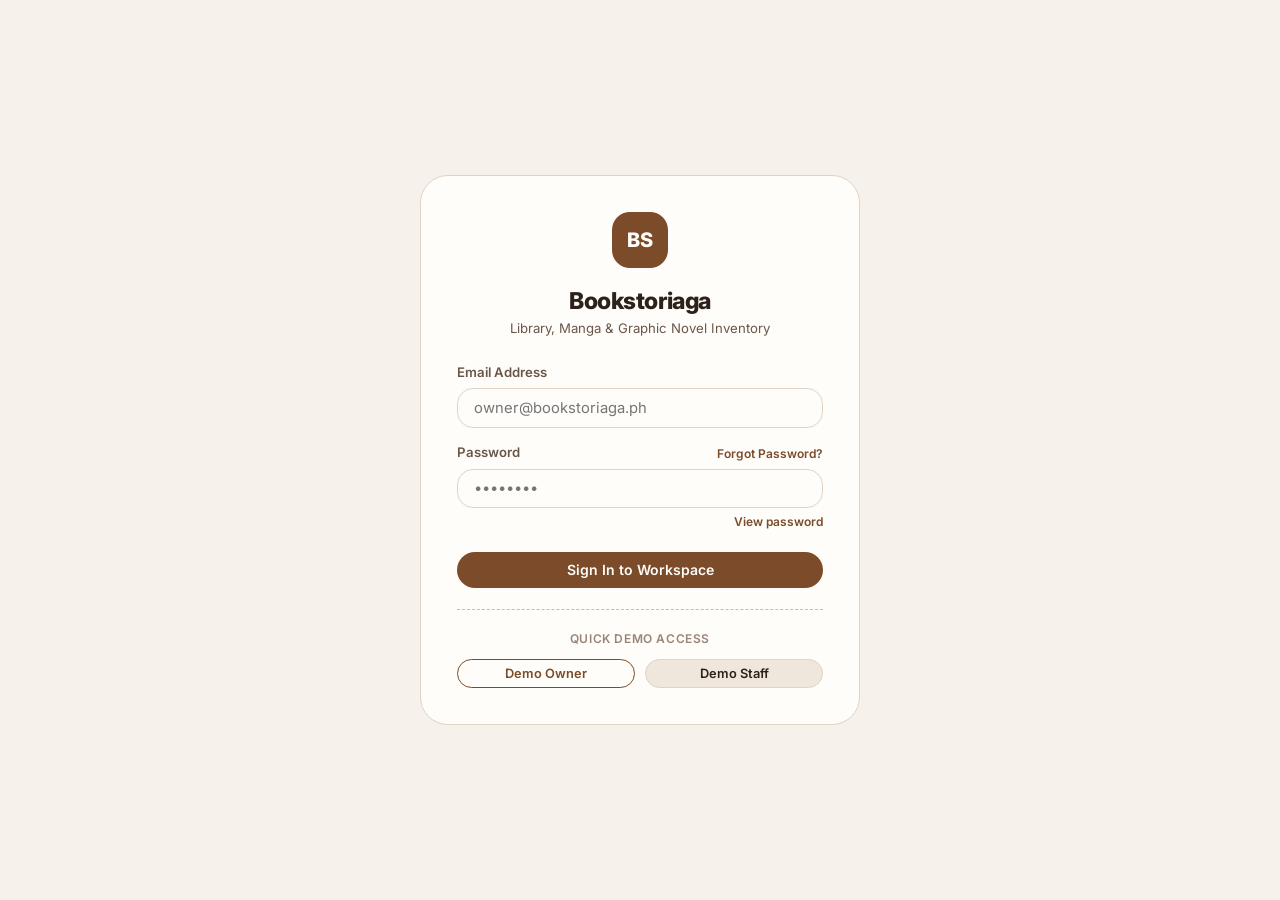
==== index.html @ f879c20a "Add files via upload +Password textbox bullets gets hidden when textbox is focused. +Added a show p" ====
<!DOCTYPE html>
<html lang="en">
<head>
  <meta charset="UTF-8" />
  <meta name="viewport" content="width=device-width, initial-scale=1.0" />
  <title>Bookstoriaga — Inventory & POS System</title>
  <link rel="preconnect" href="https://fonts.googleapis.com" />
  <link rel="preconnect" href="https://fonts.gstatic.com" crossorigin />
  <link href="https://fonts.googleapis.com/css2?family=Inter:wght@400;500;600;700;800&display=swap" rel="stylesheet" />
    <link rel="stylesheet" href="styles.css" />

</head>
<body>

  <!-- ========================================================================
       VIEW 1: AUTHENTICATION (LOGIN, FORGOT PASSWORD, RESET PASSWORD)
       ======================================================================== -->
  <div id="authView" class="auth-wrapper">
    <div class="card auth-card">
      <div class="brand-logo-box">BS</div>
      <div style="text-align: center; margin-bottom: 1.5rem;">
        <h1 style="font-size: 1.45rem; font-weight: 800; letter-spacing: -0.02em;">Bookstoriaga</h1>
        <p class="text-sm text-secondary" id="authSubtitle">Library, Manga & Graphic Novel Inventory</p>
      </div>

      <!-- Login Form -->
      <form id="loginForm">
        <div class="input-group">
          <label for="loginEmail">Email Address</label>
          <input type="email" id="loginEmail" class="form-control" placeholder="owner@bookstoriaga.ph" required />
        </div>
        <div class="input-group">
          <div class="flex justify-between items-center">
            <label for="loginPassword">Password</label>
            <button type="button" id="goToForgotBtn" class="text-xs font-semibold" style="color: var(--accent-primary);">Forgot Password?</button>
          </div>
          <input type="password" id="loginPassword" class="form-control" placeholder="••••••••" required />
          <button type="button" id="toggleLoginPasswordBtn" class="text-xs font-semibold" aria-pressed="false" style="align-self: flex-end; color: var(--accent-primary);">View password</button>
        </div>
        <button type="submit" class="btn btn-primary w-full" style="margin-top: 0.5rem;">Sign In to Workspace</button>

        <div class="demo-login-box">
          <p class="text-xs text-muted font-semibold" style="text-align: center; margin-bottom: 0.65rem; text-transform: uppercase; letter-spacing: 0.05em;">Quick Demo Access</p>
          <div class="flex gap-2">
            <button type="button" id="demoOwnerBtn" class="btn btn-outline btn-sm w-full">Demo Owner</button>
            <button type="button" id="demoStaffBtn" class="btn btn-secondary btn-sm w-full">Demo Staff</button>
          </div>
        </div>
      </form>

      <!-- Forgot Password Form -->
      <form id="forgotForm" class="hidden">
        <div class="input-group">
          <label for="forgotEmail">Registered Account Email</label>
          <input type="email" id="forgotEmail" class="form-control" placeholder="Enter your email address" required />
        </div>
        <p class="text-xs text-secondary" style="margin-bottom: 1rem;">
          We'll verify your email and take you directly to the password reset step for this prototype.
        </p>
        <button type="submit" class="btn btn-primary w-full">Send Recovery Link</button>
        <button type="button" class="btn btn-secondary w-full backToLoginBtn" style="margin-top: 0.6rem;">Back to Sign In</button>
      </form>

      <!-- Reset Password Form -->
      <form id="resetForm" class="hidden">
        <div class="pill pill-accent" style="margin-bottom: 1rem; width: 100%; justify-content: center;">
          Resetting password for: <span id="resetTargetEmail" class="font-bold"></span>
        </div>
        <div class="input-group">
          <label for="newResetPass">New Password</label>
          <input type="password" id="newResetPass" class="form-control" placeholder="Minimum 6 characters" minlength="6" required />
        </div>
        <div class="input-group">
          <label for="confirmResetPass">Confirm New Password</label>
          <input type="password" id="confirmResetPass" class="form-control" placeholder="Re-enter new password" minlength="6" required />
        </div>
        <button type="submit" class="btn btn-primary w-full">Update Password & Sign In</button>
        <button type="button" class="btn btn-secondary w-full backToLoginBtn" style="margin-top: 0.6rem;">Cancel</button>
      </form>
    </div>
  </div>

  <!-- ========================================================================
       VIEW 2: MAIN APPLICATION SHELL
       ======================================================================== -->
  <div id="appShell" class="hidden">
    <!-- Top Header -->
    <header class="app-header">
      <div class="header-brand">
        <div class="header-brand-icon">BS</div>
        <div>
          <div class="font-bold" style="font-size: 1.02rem; line-height: 1.2;">Bookstoriaga</div>
          <div class="text-xs text-muted" id="headerUserGreeting">Welcome back</div>
        </div>
      </div>
      <button
        type="button"
        class="btn btn-secondary btn-icon mobile-nav-toggle"
        id="mobileNavToggle"
        aria-label="Open navigation"
        aria-controls="leftSidebar"
        aria-expanded="false"
        onclick="document.getElementById('appShell').classList.toggle('mobile-nav-open'); this.setAttribute('aria-expanded', document.getElementById('appShell').classList.contains('mobile-nav-open'));"
      >☰</button>

      <!-- Right Controls: Role Pill + Notification Bell (Kept where they are) -->
      <div class="flex items-center gap-2">
        <span class="pill pill-accent" id="headerRoleBadge">Owner</span>

        <!-- Notification Bell Icon (Not a tab) -->
        <div class="notif-wrapper">
          <button id="notifBellBtn" class="btn btn-secondary btn-icon" title="Low Stock Notifications" aria-label="Low Stock Notifications">
            <img class="header-action-icon" src="assets/icons/Notifications.png" alt="" />
            <span id="notifBadge" class="notif-badge hidden">0</span>
          </button>

          <div id="notifDropdown" class="notif-dropdown hidden">
            <div class="flex justify-between items-center" style="padding: 0.85rem 1.1rem; border-bottom: 1px solid var(--border-color); background: var(--bg-surface-alt);">
              <span class="font-bold text-sm">Low-Stock Alerts</span>
              <span class="pill pill-warning text-xs" id="notifCountLabel">0 alerts</span>
            </div>
            <div id="notifList" style="max-height: 320px; overflow-y: auto;"></div>
          </div>
        </div>
      </div>
    </header>

    <!-- Body Layout with Collapsible Left Sidebar -->
    <div class="app-body-layout">
      <aside
        class="left-sidebar"
        id="leftSidebar"
        onclick="document.getElementById('appShell').classList.remove('mobile-nav-open'); document.getElementById('mobileNavToggle').setAttribute('aria-expanded', 'false');"
      >
        <nav class="flex flex-col gap-1" id="mainNavTabs">
          <button class="nav-tab active" data-tab="dashboard" title="Dashboard">
            <span class="nav-short-badge"><img class="sidebar-icon" src="assets/icons/Dashboard.png" alt="" /></span>
            <span class="nav-label">Dashboard</span>
          </button>
          <button class="nav-tab" data-tab="inventory" title="Inventory Management">
            <span class="nav-short-badge"><img class="sidebar-icon" src="assets/icons/Inventory%20Management.png" alt="" /></span>
            <span class="nav-label">Inventory Management</span>
          </button>
          <button class="nav-tab" data-tab="suppliers" title="Supplier Management">
            <span class="nav-short-badge"><img class="sidebar-icon" src="assets/icons/Supplier%20Management.png" alt="" /></span>
            <span class="nav-label">Supplier Management</span>
          </button>
          <button class="nav-tab owner-only" data-tab="users" title="User Management">
            <span class="nav-short-badge"><img class="sidebar-icon" src="assets/icons/User%20Management.png" alt="" /></span>
            <span class="nav-label">User Management</span>
          </button>
          <button class="nav-tab owner-only" data-tab="logs" title="Audit Logs">
            <span class="nav-short-badge"><img class="sidebar-icon" src="assets/icons/Audit%20Log.png" alt="" /></span>
            <span class="nav-label">Audit Logs</span>
          </button>
          <button class="nav-tab" data-tab="settings" title="Settings">
            <span class="nav-short-badge"><img class="sidebar-icon" src="assets/icons/Settings.png" alt="" /></span>
            <span class="nav-label">Settings</span>
          </button>
        </nav>

        <!-- Bottom Sidebar Controls: Book Mode, Dark Mode, Collapse Menu, Log Out -->
        <div class="sidebar-footer">
          <button type="button" class="nav-tab" id="sidebarBookModeBtn" title="Toggle Book Cover Mode">
            <span class="nav-short-badge"><img class="sidebar-icon" src="assets/icons/Book%20Mode.png" alt="" /></span>
            <span class="nav-label">Book Mode</span>
            <span class="toggle-switch" id="sidebarBookModeSwitch"></span>
          </button>
          <button type="button" class="nav-tab" id="sidebarThemeToggleBtn" title="Toggle Dark Mode">
            <span class="nav-short-badge"><img class="sidebar-icon" id="sidebarThemeIcon" src="assets/icons/Light%20Mode.png" alt="" /></span>
            <span class="nav-label">Dark Mode</span>
            <span class="toggle-switch" id="sidebarThemeSwitch"></span>
          </button>
          <button type="button" class="nav-tab" id="sidebarToggleBtn" title="Collapse Navigation">
            <span class="nav-short-badge"><img class="sidebar-icon" id="sidebarToggleIcon" src="assets/icons/Collapse.png" alt="" /></span>
            <span class="nav-label">Collapse Menu</span>
          </button>
          <button type="button" class="nav-tab" id="sidebarLogoutBtn" title="Log Out" style="color: var(--status-danger);">
            <span class="nav-short-badge" style="background: var(--status-danger-bg); color: var(--status-danger);"><img class="sidebar-icon" src="assets/icons/Log%20Out.png" alt="" /></span>
            <span class="nav-label">Log Out</span>
          </button>
        </div>
      </aside>
      <button
        type="button"
        class="mobile-nav-backdrop"
        id="mobileNavBackdrop"
        aria-label="Close navigation"
        onclick="document.getElementById('appShell').classList.remove('mobile-nav-open'); document.getElementById('mobileNavToggle').setAttribute('aria-expanded', 'false');"
      ></button>

      <!-- Main Workspace -->
      <main class="main-content">

        <!-- ====================================================================
             MODULE 3: DASHBOARD
             ==================================================================== -->
        <section id="tab-dashboard" class="tab-section">
          <div class="flex justify-between items-center" style="margin-bottom: 1.25rem; flex-wrap: wrap; gap: 0.75rem;">
            <div>
              <h2 style="font-size: 1.35rem; font-weight: 800;">Shop Overview</h2>
              <p class="text-sm text-secondary">Real-time manga, graphic novel, and bookshop performance</p>
            </div>
            <button class="btn btn-primary btn-sm" onclick="switchTab('inventory')">+ New Sale / Restock</button>
          </div>

          <!-- KPI Cards -->
          <div class="kpi-grid">
            <div class="card kpi-card owner-only">
              <span class="text-xs font-bold text-muted" style="text-transform: uppercase;">Gross Revenue</span>
              <span class="kpi-value" id="kpiSales">₱0.00</span>
              <span class="text-xs text-secondary">Total completed customer sales</span>
            </div>
            <div class="card kpi-card owner-only">
              <span class="text-xs font-bold text-muted" style="text-transform: uppercase;">Net Profit</span>
              <span class="kpi-value" style="color: var(--status-success);" id="kpiProfit">₱0.00</span>
              <span class="text-xs text-secondary">Revenue minus supplier cost</span>
            </div>
            <div class="card kpi-card">
              <span class="text-xs font-bold text-muted" style="text-transform: uppercase;">Total Units in Stock</span>
              <span class="kpi-value" id="kpiTotalUnits">0</span>
              <span class="text-xs text-secondary" id="kpiCatalogCount">Across 0 book titles</span>
            </div>
            <div class="card kpi-card">
              <span class="text-xs font-bold text-muted" style="text-transform: uppercase;">Low Stock Watchlist</span>
              <span class="kpi-value" style="color: var(--status-warning);" id="kpiLowStockCount">0</span>
              <span class="text-xs text-secondary">Items at or below reorder threshold</span>
            </div>
          </div>

          <div class="dashboard-grid">
            <!-- Pure HTML/CSS Stock Bar Chart -->
            <div class="card">
              <div class="flex justify-between items-center" style="margin-bottom: 0.5rem;">
                <div>
                  <h3 class="font-bold" style="font-size: 1.05rem;">Inventory Stock Levels</h3>
                  <p class="text-xs text-secondary">Visual stock health across titles (amber indicates low stock)</p>
                </div>
                <span class="pill">Max Cap: 50</span>
              </div>
              <div id="stockBarChart" class="css-bar-chart"></div>
            </div>

            <!-- Bestsellers Filtered by Day / Week / Month / Year -->
            <div class="card">
              <div class="flex justify-between items-center" style="margin-bottom: 1rem; flex-wrap: wrap; gap: 0.5rem;">
                <div>
                  <h3 class="font-bold" style="font-size: 1.05rem;">Bestsellers</h3>
                  <p class="text-xs text-secondary">Top-moving books & manga volumes</p>
                </div>
                <div class="period-tabs" id="bestsellerPeriodTabs">
                  <button class="sub-tab active" data-period="day">Day</button>
                  <button class="sub-tab" data-period="week">Week</button>
                  <button class="sub-tab" data-period="month">Month</button>
                  <button class="sub-tab" data-period="year">Year</button>
                </div>
              </div>
              <div id="bestsellersList" class="flex flex-col gap-2"></div>
            </div>
          </div>
        </section>

        <!-- ====================================================================
             MODULE 4: INVENTORY MANAGEMENT & RECEIPT POS CART
             ==================================================================== -->
        <section id="tab-inventory" class="tab-section hidden">
          <div class="flex justify-between items-center" style="margin-bottom: 1rem; flex-wrap: wrap; gap: 0.75rem;">
            <div>
              <h2 style="font-size: 1.35rem; font-weight: 800;">Inventory Management</h2>
              <p class="text-sm text-secondary">Manage manga volumes, books, tags, suppliers, and process sales or restocks</p>
            </div>
            <div class="flex gap-2">
              <button class="btn btn-primary btn-sm" id="openAddItemModalBtn">+ Add New Book</button>
            </div>
          </div>

          <!-- Flush Sub-tabs: Books vs Tags (Bold + Highlighted Underline) -->
          <div class="flush-sub-tabs">
            <button class="sub-tab active" data-inv-sub="catalog">Books</button>
            <button class="sub-tab" data-inv-sub="tags">Tags</button>
          </div>

          <!-- SUB-TAB A: BOOKS + SIDE RECEIPT CART -->
          <div id="invSubCatalog" class="inventory-layout receipt-hidden">
            <div>
              <!-- Flush Search, Sort & Tag Filter Controls (Directly on background) -->
              <div class="flush-filter-section">
                <div class="flex gap-2" style="flex-wrap: wrap;">
                  <input type="text" id="invSearchInput" class="form-control form-control-pill" style="flex: 1; min-width: 220px;" placeholder="Search book title, author, SKU, or tag..." />
                  <select id="invSortSelect" class="form-control form-control-pill" style="width: auto; min-width: 185px;">
                    <option value="title-asc">Sort: Title (A to Z)</option>
                    <option value="title-desc">Sort: Title (Z to A)</option>
                    <option value="stock-asc">Sort: Stock (Low to High)</option>
                    <option value="stock-desc">Sort: Stock (High to Low)</option>
                    <option value="price-asc">Sort: Price (Low to High)</option>
                    <option value="price-desc">Sort: Price (High to Low)</option>
                  </select>
                </div>
                <!-- Flush Tag Filter Pills -->
                <div id="invTagFilterBar" class="tag-filter-bar"></div>
              </div>

              <!-- Standard Table View -->
              <div id="inventoryTableContainer" class="table-container">
                <table>
                  <thead>
                    <tr>
                      <th>Book / Author</th>
                      <th>Tags</th>
                      <th>Supplier</th>
                      <th>Price</th>
                      <th>Stock</th>
                      <th style="text-align: right;">Actions</th>
                    </tr>
                  </thead>
                  <tbody id="inventoryTableBody"></tbody>
                </table>
              </div>

              <!-- Book Mode Cover Grid View -->
              <div id="inventoryBookModeGrid" class="book-cover-grid hidden"></div>

              <!-- Pagination & Page Size Bar -->
              <div id="inventoryPaginationBar" class="pagination-bar">
                <div class="flex items-center gap-2">
                  <label for="invPageSizeSelect" class="text-xs font-semibold text-secondary">Show:</label>
                  <select id="invPageSizeSelect" class="inline-select" style="padding: 0.28rem 0.65rem;">
                    <option value="4">4 per page</option>
                    <option value="6" selected>6 per page</option>
                    <option value="8">8 per page</option>
                    <option value="12">12 per page</option>
                    <option value="20">20 per page</option>
                  </select>
                </div>
                <div class="flex items-center gap-2">
                  <button type="button" id="invPrevPageBtn" class="btn btn-secondary btn-sm" title="Previous Page" style="padding: 0.32rem 0.75rem;">‹</button>
                  <span id="invPageIndicator" class="text-xs font-semibold text-secondary">Page 1 of 1</span>
                  <button type="button" id="invNextPageBtn" class="btn btn-secondary btn-sm" title="Next Page" style="padding: 0.32rem 0.75rem;">›</button>
                </div>
              </div>
            </div>

            <!-- Receipt-Style Side Cart -->
            <aside class="receipt-cart hidden" id="receiptCart">
              <div class="flex justify-between items-center" style="margin-bottom: 0.75rem;">
                <h3 class="font-bold" style="font-size: 1.05rem;">Counter Receipt</h3>
                <button class="text-xs font-semibold text-muted" id="clearCartBtn">Clear All</button>
              </div>

              <!-- Sell vs Restock Mode Switch -->
              <div class="receipt-mode-switch">
                <button type="button" id="modeSellBtn" class="receipt-mode-btn active-sell">Sell (POS)</button>
                <button type="button" id="modeRestockBtn" class="receipt-mode-btn">Restock</button>
              </div>

              <div class="text-xs text-secondary" id="cartModeHint" style="margin-bottom: 0.65rem;">
                Selling deducts stock at retail price (₱).
              </div>

              <hr class="receipt-divider" />

              <!-- Cart Line Items -->
              <div id="cartItemsList" style="min-height: 110px; max-height: 310px; overflow-y: auto;"></div>

              <hr class="receipt-divider" />

              <!-- Totals -->
              <div class="flex flex-col gap-1" style="margin-bottom: 1rem;">
                <div class="flex justify-between text-sm text-secondary">
                  <span>Total Items</span>
                  <span id="cartTotalQty" class="font-semibold">0</span>
                </div>
                <div class="flex justify-between font-bold" style="font-size: 1.15rem; margin-top: 0.25rem;">
                  <span>Total Amount</span>
                  <span id="cartTotalAmount" style="color: var(--accent-primary);">₱0.00</span>
                </div>
              </div>

              <button id="cartContinueBtn" class="btn btn-primary w-full" disabled>Continue to Review</button>
            </aside>
          </div>

          <!-- SUB-TAB B: TAGS -->
          <div id="invSubTags" class="hidden">
            <div class="card" style="max-width: 680px;">
              <h3 class="font-bold" style="font-size: 1.08rem; margin-bottom: 0.35rem;">Manage Book Genre & Category Tags</h3>
              <p class="text-xs text-secondary" style="margin-bottom: 1rem;">Create, rename, or remove tags used across books and suppliers.</p>

              <form id="addTagForm" class="flex gap-2" style="margin-bottom: 1.25rem;">
                <input type="text" id="newTagInput" class="form-control form-control-pill" placeholder="e.g., Shonen, Seinen, Light Novel, Artbook..." required />
                <button type="submit" class="btn btn-primary">+ Create Tag</button>
              </form>

              <div id="tagsManagementList" class="flex flex-col gap-2"></div>
            </div>
          </div>
        </section>

        <!-- ====================================================================
             MODULE 5: SUPPLIER MANAGEMENT
             ==================================================================== -->
        <section id="tab-suppliers" class="tab-section hidden">
          <div class="flex justify-between items-center" style="margin-bottom: 1rem; flex-wrap: wrap; gap: 0.75rem;">
            <div>
              <h2 style="font-size: 1.35rem; font-weight: 800;">Supplier Management</h2>
              <p class="text-sm text-secondary">Book distributors, manga publishers, and graphic novel wholesalers</p>
            </div>
            <button class="btn btn-primary btn-sm" id="openAddSupplierModalBtn">+ Add Supplier</button>
          </div>

          <!-- Flush Search & Tags (Directly on background) -->
          <div class="flush-filter-section">
            <div class="flex gap-2" style="flex-wrap: wrap;">
              <input type="text" id="supSearchInput" class="form-control form-control-pill" style="flex: 1; min-width: 220px;" placeholder="Search supplier name, contact, or email..." />
              <select id="supSortSelect" class="form-control form-control-pill" style="width: auto; min-width: 185px;">
                <option value="name-asc">Sort: Name (A to Z)</option>
                <option value="name-desc">Sort: Name (Z to A)</option>
              </select>
            </div>
            <div id="supTagFilterBar" class="tag-filter-bar"></div>
          </div>

          <div id="suppliersGrid" class="cards-grid"></div>
        </section>

        <!-- ====================================================================
             MODULE 6: USER MANAGEMENT (OWNER ONLY)
             ==================================================================== -->
        <section id="tab-users" class="tab-section owner-only hidden">
          <div class="flex justify-between items-center" style="margin-bottom: 1.25rem; flex-wrap: wrap; gap: 0.75rem;">
            <div>
              <h2 style="font-size: 1.35rem; font-weight: 800;">User Management</h2>
              <p class="text-sm text-secondary">Control role permissions, active statuses, and reset credentials</p>
            </div>
            <button class="btn btn-primary btn-sm" id="openAddUserModalBtn">+ Create User</button>
          </div>

          <div id="usersGrid" class="cards-grid"></div>
        </section>

        <!-- ====================================================================
             MODULE 7: AUDIT LOGS (OWNER ONLY)
             ==================================================================== -->
        <section id="tab-logs" class="tab-section owner-only hidden">
          <div class="flex justify-between items-center" style="margin-bottom: 1.25rem; flex-wrap: wrap; gap: 0.75rem;">
            <div>
              <h2 style="font-size: 1.35rem; font-weight: 800;">System Audit Logs</h2>
              <p class="text-sm text-secondary">Immutable chronological record of all sales, restocks, edits, and account changes</p>
            </div>
            <input type="text" id="logSearchInput" class="form-control form-control-pill" style="max-width: 280px;" placeholder="Filter logs..." />
          </div>

          <div class="table-container">
            <table>
              <thead>
                <tr>
                  <th>Timestamp</th>
                  <th>User</th>
                  <th>Action</th>
                  <th>Target</th>
                  <th>Details</th>
                </tr>
              </thead>
              <tbody id="auditLogsTableBody"></tbody>
            </table>
          </div>
        </section>

        <!-- ====================================================================
             MODULE 8: SETTINGS
             ==================================================================== -->
        <section id="tab-settings" class="tab-section hidden">
          <h2 style="font-size: 1.35rem; font-weight: 800; margin-bottom: 1.25rem;">Workspace Settings</h2>

          <div class="cards-grid" style="max-width: 820px;">
            <!-- Profile Customization Card -->
            <div class="card">
              <h3 class="font-bold" style="font-size: 1.05rem; margin-bottom: 0.35rem;">Profile Customization</h3>
              <p class="text-sm text-secondary" style="margin-bottom: 1rem;">Update your display name shown across the workspace and audit logs.</p>
              <form id="profileSettingsForm">
                <div class="input-group">
                  <label for="profileNameInput">Display Name</label>
                  <input type="text" id="profileNameInput" class="form-control" required />
                </div>
                <div class="input-group">
                  <label for="profileEmailDisplay">Account Email</label>
                  <input type="email" id="profileEmailDisplay" class="form-control" readonly />
                </div>
                <button type="submit" class="btn btn-primary w-full">Save Profile</button>
              </form>
            </div>

            <!-- Change Password Card -->
            <div class="card">
              <h3 class="font-bold" style="font-size: 1.05rem; margin-bottom: 0.35rem;">Change Password</h3>
              <p class="text-sm text-secondary" style="margin-bottom: 1rem;">Update your current account password.</p>
              <form id="changePasswordForm">
                <div class="input-group">
                  <label for="curPassInput">Current Password</label>
                  <input type="password" id="curPassInput" class="form-control" required />
                </div>
                <div class="input-group">
                  <label for="newPassInput">New Password</label>
                  <input type="password" id="newPassInput" class="form-control" minlength="6" required />
                </div>
                <button type="submit" class="btn btn-primary w-full">Update Password</button>
              </form>
            </div>

            <!-- Demo Data Reset Card -->
            <div class="card flex flex-col justify-between" style="grid-column: 1 / -1;">
              <div class="flex justify-between items-center" style="flex-wrap: wrap; gap: 1rem;">
                <div>
                  <h3 class="font-bold" style="font-size: 1.05rem;">Prototype Database</h3>
                  <p class="text-sm text-secondary">Restore default Philippine comic shop demo books, suppliers, and logs.</p>
                </div>
                <button id="resetDemoDataBtn" class="btn btn-secondary">Reset Demo Database</button>
              </div>
            </div>
          </div>
        </section>
      </main>
    </div>
  </div>

  <!-- ========================================================================
       MODALS (Transaction Confirmation, Book Form, Supplier Form, User Form)
       ======================================================================== -->
  <div id="modalBackdrop" class="modal-backdrop hidden">
    <div class="modal-card" id="modalContent" style="max-width: 540px;"></div>
  </div>

  <!-- Toast Container -->
  <div id="toastContainer" class="toast-container"></div>

  <!-- ========================================================================
       JAVASCRIPT: SIMULATED ApiService + APPLICATION CONTROLLER
       ======================================================================== -->
    <script src="app.js"></script>

</body>
</html>
---- styles.css ----
/* ==========================================================================
   1. CSS VARIABLES & MOCHA THEMING (Oat Latte Light & Dark Roast Espresso)
   ========================================================================== */
:root {
  /* Oat Latte Light Mode (Default) */
  --bg-app: #F6F1EB;
  --bg-surface: #FFFDF9;
  --bg-surface-alt: #EFE6DC;
  --bg-input: #FAF6F0;
  --bg-hover: #EAE0D5;
  --border-color: #DFD3C3;
  --border-strong: #CBBBA6;

  --text-primary: #2D221B;
  --text-secondary: #6A574B;
  --text-muted: #988578;
  --text-inverse: #FFFDF9;

  --accent-primary: #7B4B2A;     /* Roasted Mocha */
  --accent-primary-hover: #5E371D;
  --accent-soft: #EBDCCF;
  --accent-secondary: #A67B5B;   /* Caramel Latte */

  --status-success: #2E6F40;
  --status-success-bg: #E2F1E6;
  --status-warning: #B45309;
  --status-warning-bg: #FEF3C7;
  --status-danger: #B91C1C;
  --status-danger-bg: #FEE2E2;
  --status-info: #1D4ED8;
  --status-info-bg: #DBEAFE;

  --radius-sm: 10px;
  --radius-md: 16px;
  --radius-lg: 24px;
  --radius-pill: 9999px;

  --transition: all 0.2s ease;
}

[data-theme="dark"] {
  /* Dark Roast Espresso Mode */
  --bg-app: #18120E;
  --bg-surface: #231B16;
  --bg-surface-alt: #2E241D;
  --bg-input: #1E1712;
  --bg-hover: #382C24;
  --border-color: #3E3128;
  --border-strong: #574539;

  --text-primary: #F5ECE4;
  --text-secondary: #C5B4A6;
  --text-muted: #8E7B6D;
  --text-inverse: #18120E;

  --accent-primary: #D49B6A;     /* Crema Gold */
  --accent-primary-hover: #E3B083;
  --accent-soft: #3A2B20;
  --accent-secondary: #B07D54;

  --status-success: #4ADE80;
  --status-success-bg: rgba(74, 222, 128, 0.15);
  --status-warning: #FBBF24;
  --status-warning-bg: rgba(251, 191, 36, 0.15);
  --status-danger: #F87171;
  --status-danger-bg: rgba(248, 113, 113, 0.15);
  --status-info: #60A5FA;
  --status-info-bg: rgba(96, 165, 250, 0.15);
}

/* ==========================================================================
   2. RESET & BASE STYLES
   ========================================================================== */
* {
  box-sizing: border-box;
  margin: 0;
  padding: 0;
}

body {
  font-family: 'Inter', -apple-system, BlinkMacSystemFont, sans-serif;
  background-color: var(--bg-app);
  color: var(--text-primary);
  line-height: 1.5;
  transition: background-color 0.25s ease, color 0.25s ease;
  min-height: 100vh;
  overflow-x: hidden;
}

button, input, select, textarea {
  font-family: inherit;
  font-size: 0.925rem;
  color: var(--text-primary);
}

button {
  cursor: pointer;
  border: none;
  background: none;
  transition: var(--transition);
}

/* Custom Scrollbar */
::-webkit-scrollbar {
  width: 8px;
  height: 8px;
}
::-webkit-scrollbar-track {
  background: var(--bg-app);
}
::-webkit-scrollbar-thumb {
  background: var(--border-strong);
  border-radius: var(--radius-pill);
}
::-webkit-scrollbar-thumb:hover {
  background: var(--accent-secondary);
}

/* ==========================================================================
   3. UTILITY & COMPONENT CLASSES (FLAT STUDENT PROTOTYPE STYLE)
   ========================================================================== */
.hidden { display: none !important; }
.flex { display: flex; }
.flex-col { flex-direction: column; }
.items-center { align-items: center; }
.justify-between { justify-content: space-between; }
.justify-center { justify-content: center; }
.gap-1 { gap: 0.35rem; }
.gap-2 { gap: 0.65rem; }
.gap-3 { gap: 1rem; }
.gap-4 { gap: 1.5rem; }
.w-full { width: 100%; }
.text-sm { font-size: 0.825rem; }
.text-xs { font-size: 0.75rem; }
.font-medium { font-weight: 500; }
.font-semibold { font-weight: 600; }
.font-bold { font-weight: 700; }
.text-muted { color: var(--text-muted); }
.text-secondary { color: var(--text-secondary); }

/* Cards (Flat solid borders, no shadows) */
.card {
  background-color: var(--bg-surface);
  border: 1px solid var(--border-color);
  border-radius: var(--radius-lg);
  padding: 1.35rem;
  transition: var(--transition);
}

/* Buttons (Pill Geometry, flat solid colors) */
.btn {
  display: inline-flex;
  align-items: center;
  justify-content: center;
  gap: 0.45rem;
  padding: 0.58rem 1.2rem;
  border-radius: var(--radius-pill);
  font-weight: 600;
  font-size: 0.875rem;
  white-space: nowrap;
  user-select: none;
}
.btn:active { transform: scale(0.98); }
.btn-primary {
  background-color: var(--accent-primary);
  color: var(--text-inverse);
}
.btn-primary:hover { background-color: var(--accent-primary-hover); }

.btn-secondary {
  background-color: var(--bg-surface-alt);
  color: var(--text-primary);
  border: 1px solid var(--border-color);
}
.btn-secondary:hover { background-color: var(--bg-hover); }

.btn-outline {
  border: 1.5px solid var(--accent-primary);
  color: var(--accent-primary);
  background: transparent;
}
.btn-outline:hover { background-color: var(--accent-soft); }

.btn-danger {
  background-color: var(--status-danger-bg);
  color: var(--status-danger);
}
.btn-danger:hover { filter: brightness(0.95); }

.btn-sm {
  padding: 0.38rem 0.85rem;
  font-size: 0.8rem;
}
.btn-icon {
  width: 38px;
  height: 38px;
  padding: 0;
  border-radius: var(--radius-pill);
  display: inline-flex;
  align-items: center;
  justify-content: center;
  font-weight: 700;
}

/* Inputs & Selects */
.input-group {
  display: flex;
  flex-direction: column;
  gap: 0.35rem;
  margin-bottom: 0.95rem;
}
.input-group label {
  font-size: 0.825rem;
  font-weight: 600;
  color: var(--text-secondary);
}
.form-control {
  width: 100%;
  padding: 0.62rem 1rem;
  background-color: var(--bg-surface);
  border: 1.5px solid var(--border-color);
  border-radius: var(--radius-md);
  color: var(--text-primary);
  outline: none;
  transition: var(--transition);
}
.form-control:focus {
  border-color: var(--accent-primary);
}
#loginPassword:focus::placeholder {
  color: transparent;
  opacity: 0;
}
.form-control-pill {
  border-radius: var(--radius-pill);
  padding-left: 1.15rem;
  padding-right: 1.15rem;
}

/* Pills & Badges */
.pill {
  display: inline-flex;
  align-items: center;
  gap: 0.3rem;
  padding: 0.25rem 0.75rem;
  border-radius: var(--radius-pill);
  font-size: 0.76rem;
  font-weight: 600;
  background-color: var(--bg-surface-alt);
  color: var(--text-secondary);
  border: 1px solid var(--border-color);
}
.pill-accent {
  background-color: var(--accent-soft);
  color: var(--accent-primary);
  border-color: transparent;
}
.pill-success { background-color: var(--status-success-bg); color: var(--status-success); border-color: transparent; }
.pill-warning { background-color: var(--status-warning-bg); color: var(--status-warning); border-color: transparent; }
.pill-danger { background-color: var(--status-danger-bg); color: var(--status-danger); border-color: transparent; }
.pill-info { background-color: var(--status-info-bg); color: var(--status-info); border-color: transparent; }

/* ==========================================================================
   4. AUTHENTICATION VIEWS (Login, Forgot Password, Reset Password)
   ========================================================================== */
.auth-wrapper {
  min-height: 100vh;
  display: flex;
  align-items: center;
  justify-content: center;
  padding: 1.5rem;
  background-color: var(--bg-app);
}
.auth-card {
  width: 100%;
  max-width: 440px;
  padding: 2.25rem;
  border-radius: 28px;
}
.brand-logo-box {
  width: 56px;
  height: 56px;
  border-radius: 18px;
  background-color: var(--accent-primary);
  color: var(--text-inverse);
  display: flex;
  align-items: center;
  justify-content: center;
  font-size: 1.25rem;
  font-weight: 800;
  margin: 0 auto 1rem;
}
.demo-login-box {
  margin-top: 1.35rem;
  padding-top: 1.25rem;
  border-top: 1px dashed var(--border-strong);
}

/* ==========================================================================
   5. APP SHELL, HEADER & COLLAPSIBLE LEFT SIDEBAR
   ========================================================================== */
.app-header {
  position: sticky;
  top: 0;
  z-index: 40;
  background-color: var(--bg-surface);
  border-bottom: 1px solid var(--border-color);
  padding: 0.75rem 1.5rem;
  display: flex;
  align-items: center;
  justify-content: space-between;
  gap: 1rem;
}
.header-brand {
  display: flex;
  align-items: center;
  gap: 0.75rem;
}
#headerUserGreeting {
  display: none;
}
.header-brand-icon {
  width: 38px;
  height: 38px;
  border-radius: 12px;
  background-color: var(--accent-primary);
  color: var(--text-inverse);
  display: flex;
  align-items: center;
  justify-content: center;
  font-size: 0.95rem;
  font-weight: 800;
}

.app-body-layout {
  display: flex;
  min-height: calc(100vh - 63px);
}

/* Left Collapsible Sidebar */
.left-sidebar {
  position: sticky;
  top: 63px;
  height: calc(100vh - 63px);
  overflow-y: auto;
  width: 245px;
  background-color: var(--bg-surface);
  border-right: 1px solid var(--border-color);
  padding: 1rem 0.75rem;
  display: flex;
  flex-direction: column;
  justify-content: space-between;
  gap: 0.75rem;
  flex-shrink: 0;
  transition: width 0.2s ease, padding 0.2s ease;
}
.left-sidebar.collapsed {
  width: 68px;
  padding: 1rem 0.5rem;
}
.nav-tab {
  display: flex;
  align-items: center;
  gap: 0.7rem;
  width: 100%;
  padding: 0.6rem 0.75rem;
  border-radius: var(--radius-pill);
  font-weight: 600;
  font-size: 0.85rem;
  color: var(--text-secondary);
  text-align: left;
  white-space: nowrap;
  overflow: hidden;
}
.nav-tab:hover {
  background-color: var(--bg-surface-alt);
  color: var(--text-primary);
}
.nav-tab.active {
  background-color: var(--accent-primary);
  color: var(--text-inverse);
}
.nav-short-badge {
  width: 28px;
  height: 28px;
  border-radius: 9px;
  background-color: var(--bg-surface-alt);
  color: var(--text-primary);
  font-size: 0.74rem;
  font-weight: 800;
  display: inline-flex;
  align-items: center;
  justify-content: center;
  flex-shrink: 0;
}
.left-sidebar.collapsed .nav-tab {
  justify-content: center;
  padding: 0.6rem 0;
}
.sidebar-footer {
  border-top: 1px solid var(--border-color);
  padding-top: 0.75rem;
  display: flex;
  flex-direction: column;
  gap: 0.35rem;
}
/* Flush Sub-tabs (Bold + Highlighted Underline when selected) */
.flush-sub-tabs {
  display: flex;
  align-items: center;
  gap: 1.25rem;
  margin-bottom: 1.15rem;
  border-bottom: 1px solid var(--border-color);
}
.flush-sub-tabs .sub-tab {
  padding: 0.55rem 0.25rem;
  border-radius: 0;
  font-weight: 600;
  font-size: 0.9rem;
  color: var(--text-secondary);
  border-bottom: 3px solid transparent;
  margin-bottom: -1px;
  background: transparent;
}
.flush-sub-tabs .sub-tab:hover {
  background: transparent;
  color: var(--text-primary);
}
.flush-sub-tabs .sub-tab.active {
  background: transparent;
  color: var(--accent-primary);
  font-weight: 800;
  border-bottom-color: var(--accent-primary);
}

/* Compact period tabs inside Dashboard card */
.period-tabs {
  display: inline-flex;
  gap: 0.25rem;
}
.period-tabs .sub-tab {
  padding: 0.32rem 0.75rem;
  border-radius: var(--radius-pill);
  font-weight: 600;
  font-size: 0.78rem;
  color: var(--text-secondary);
}
.period-tabs .sub-tab:hover {
  background-color: var(--bg-surface-alt);
  color: var(--text-primary);
}
.period-tabs .sub-tab.active {
  background-color: var(--accent-primary);
  color: var(--text-inverse);
}

/* Book Mode Cover Grid (Inspired by manga reader cover grid) */
.book-cover-grid {
  display: grid;
  grid-template-columns: repeat(auto-fill, minmax(175px, 1fr));
  gap: 1rem;
}
.book-cover-item {
  display: flex;
  flex-direction: column;
  gap: 0.45rem;
}
.book-cover-card {
  position: relative;
  aspect-ratio: 2 / 3;
  border-radius: var(--radius-md);
  overflow: hidden;
  border: 1px solid var(--border-color);
  background-color: var(--bg-surface-alt);
  cursor: pointer;
  transition: var(--transition);
}
.book-cover-card:hover {
  border-color: var(--accent-primary);
  transform: translateY(-2px);
}
.book-cover-card img {
  width: 100%;
  height: 100%;
  object-fit: cover;
  display: block;
}
.book-cover-actions {
  display: grid;
  grid-template-columns: 1fr 1fr;
  gap: 0.4rem;
}
.book-cover-actions .btn {
  width: 100%;
  padding: 0.35rem 0.5rem;
  font-size: 0.76rem;
}
.pagination-bar {
  display: flex;
  align-items: center;
  justify-content: space-between;
  flex-wrap: wrap;
  gap: 0.75rem;
  margin-top: 0.95rem;
  padding: 0.55rem 0.85rem;
  background-color: var(--bg-surface);
  border: 1px solid var(--border-color);
  border-radius: var(--radius-pill);
}
.book-cover-overlay {
  position: absolute;
  left: 0;
  right: 0;
  bottom: 0;
  background-color: rgba(24, 18, 14, 0.88);
  color: #FFFDF9;
  padding: 0.65rem 0.6rem;
  text-align: center;
}
.book-cover-title {
  font-size: 0.85rem;
  font-weight: 700;
  white-space: nowrap;
  overflow: hidden;
  text-overflow: ellipsis;
}
.book-cover-sub {
  font-size: 0.75rem;
  color: #D7C7B8;
  margin-top: 0.15rem;
}
.book-cover-stock-pill {
  position: absolute;
  top: 0.5rem;
  right: 0.5rem;
  padding: 0.18rem 0.55rem;
  border-radius: var(--radius-pill);
  font-size: 0.7rem;
  font-weight: 700;
  background-color: rgba(24, 18, 14, 0.84);
  color: #FFFDF9;
  border: 1px solid rgba(255, 255, 255, 0.18);
}
.book-cover-stock-pill.low {
  background-color: var(--status-warning);
  color: #18120E;
}

/* Prevent horizontal textarea resize overflow in modals */
textarea.form-control {
  resize: vertical;
  max-width: 100%;
}
.edit-cover-preview {
  width: 96px;
  height: 140px;
  border-radius: var(--radius-sm);
  border: 1px solid var(--border-color);
  background-color: var(--bg-surface-alt);
  object-fit: cover;
  flex-shrink: 0;
}
.nav-tab.active .nav-short-badge {
  background-color: rgba(255, 255, 255, 0.2);
  color: var(--text-inverse);
}
.sidebar-icon {
  display: block;
  width: 20px;
  height: 20px;
  object-fit: contain;
  transition: filter 0.2s ease, transform 0.2s ease;
}
.nav-tab.active .sidebar-icon {
  filter: invert(1);
}
[data-theme="dark"] .sidebar-icon {
  filter: invert(1);
}
[data-theme="dark"] .nav-tab.active .sidebar-icon {
  filter: none;
}
.left-sidebar.collapsed #sidebarToggleIcon {
  transform: rotate(180deg);
}
.header-action-icon {
  display: block;
  width: 20px;
  height: 20px;
  object-fit: contain;
}
[data-theme="dark"] .header-action-icon {
  filter: invert(1);
}
.left-sidebar.collapsed .nav-label {
  display: none;
}

/* Simple Theme Toggle Switch */
.toggle-switch {
  width: 34px;
  height: 18px;
  border-radius: var(--radius-pill);
  background-color: var(--border-strong);
  position: relative;
  transition: var(--transition);
  flex-shrink: 0;
  margin-left: auto;
}
.toggle-switch::after {
  content: '';
  position: absolute;
  top: 2px;
  left: 2px;
  width: 14px;
  height: 14px;
  border-radius: 50%;
  background-color: var(--bg-surface);
  transition: var(--transition);
}
.toggle-switch.active {
  background-color: var(--accent-primary);
}
.toggle-switch.active::after {
  transform: translateX(16px);
}
.left-sidebar.collapsed .toggle-switch {
  display: none;
}

/* Notification Bell & Dropdown */
.notif-wrapper {
  position: relative;
}
.notif-badge {
  position: absolute;
  top: -3px;
  right: -3px;
  background-color: var(--status-danger);
  color: #fff;
  font-size: 0.68rem;
  font-weight: 700;
  min-width: 18px;
  height: 18px;
  border-radius: var(--radius-pill);
  display: flex;
  align-items: center;
  justify-content: center;
  padding: 0 4px;
  border: 2px solid var(--bg-surface);
}
.notif-dropdown {
  position: absolute;
  right: 0;
  top: calc(100% + 10px);
  width: 340px;
  max-width: 90vw;
  background-color: var(--bg-surface);
  border: 1px solid var(--border-color);
  border-radius: var(--radius-lg);
  z-index: 60;
  overflow: hidden;
}
.notif-item {
  padding: 0.85rem 1.1rem;
  border-bottom: 1px solid var(--border-color);
  display: flex;
  align-items: flex-start;
  justify-content: space-between;
  gap: 0.75rem;
  cursor: pointer;
  transition: var(--transition);
}
.notif-item:last-child { border-bottom: none; }
.notif-item:hover { background-color: var(--bg-surface-alt); }

/* Main Container */
.main-content {
  flex: 1;
  min-width: 0;
  max-width: 1440px;
  margin: 0 auto;
  padding: 1.5rem;
}

/* ==========================================================================
   6. DASHBOARD MODULE (KPI Cards, Pure CSS Bar Chart, Bestsellers)
   ========================================================================== */
.kpi-grid {
  display: grid;
  grid-template-columns: repeat(auto-fit, minmax(220px, 1fr));
  gap: 1.15rem;
  margin-bottom: 1.5rem;
}
.kpi-card {
  display: flex;
  flex-direction: column;
  gap: 0.4rem;
  position: relative;
  overflow: hidden;
}
.kpi-value {
  font-size: 1.75rem;
  font-weight: 800;
  letter-spacing: -0.02em;
  color: var(--text-primary);
}
.dashboard-grid {
  display: grid;
  grid-template-columns: 1.45fr 1fr;
  gap: 1.35rem;
}
@media (max-width: 960px) {
  .dashboard-grid { grid-template-columns: 1fr; }
}

/* Pure HTML/CSS Stock Bar Chart (Solid colors, no gradients) */
.css-bar-chart {
  display: flex;
  flex-direction: column;
  gap: 0.9rem;
  margin-top: 1rem;
}
.bar-row {
  display: flex;
  flex-direction: column;
  gap: 0.32rem;
}
.bar-track {
  width: 100%;
  height: 14px;
  background-color: var(--bg-surface-alt);
  border-radius: var(--radius-pill);
  overflow: hidden;
  border: 1px solid var(--border-color);
}
.bar-fill {
  height: 100%;
  border-radius: var(--radius-pill);
  background-color: var(--accent-primary);
  transition: width 0.5s ease;
}
.bar-fill.low {
  background-color: var(--status-warning);
}

/* ==========================================================================
   7. INVENTORY MANAGEMENT & POS SIDE CART (FLUSH CONTROLS)
   ========================================================================== */
.inventory-layout {
  display: grid;
  grid-template-columns: 1fr 370px;
  gap: 1.35rem;
  align-items: start;
}
.inventory-layout.receipt-hidden {
  grid-template-columns: minmax(0, 1fr);
}
@media (max-width: 1080px) {
  .inventory-layout { grid-template-columns: 1fr; }
}

/* Flush Sub-tabs (No outer container box) */
.flush-sub-tabs {
  display: flex;
  align-items: center;
  gap: 0.5rem;
  margin-bottom: 1.15rem;
  border-bottom: 1px solid var(--border-color);
  padding-bottom: 0.65rem;
}
.sub-tab {
  padding: 0.45rem 1.05rem;
  border-radius: var(--radius-pill);
  font-weight: 600;
  font-size: 0.84rem;
  color: var(--text-secondary);
  border: 1px solid transparent;
}
.sub-tab:hover {
  background-color: var(--bg-surface-alt);
  color: var(--text-primary);
}
.sub-tab.active {
  background-color: var(--accent-primary);
  color: var(--text-inverse);
}

/* Compact period tabs inside Dashboard card */
.period-tabs {
  display: inline-flex;
  gap: 0.25rem;
}
.period-tabs .sub-tab {
  padding: 0.32rem 0.75rem;
  font-size: 0.78rem;
}

/* Flush Search & Tag Filter Bar (Directly on page background) */
.flush-filter-section {
  margin-bottom: 1.1rem;
}
.tag-filter-bar {
  display: flex;
  flex-wrap: wrap;
  align-items: flex-start;
  gap: 0.45rem;
  margin-top: 0.75rem;
}
.tag-filter-control {
  position: relative;
  flex: 0 0 auto;
}
.filter-pill {
  display: inline-flex;
  align-items: center;
  gap: 0.45rem;
  padding: 0.32rem 0.85rem;
  border-radius: var(--radius-pill);
  font-size: 0.78rem;
  font-weight: 600;
  background-color: var(--bg-surface);
  color: var(--text-secondary);
  border: 1px solid var(--border-color);
}
.filter-pill:hover { background-color: var(--bg-hover); }
.filter-pill.active {
  background-color: var(--accent-primary);
  color: var(--text-inverse);
  border-color: var(--accent-primary);
}
.tag-filter-menu {
  position: absolute;
  top: calc(100% + 0.45rem);
  left: 0;
  z-index: 75;
  width: min(320px, calc(100vw - 2rem));
  max-height: min(350px, 60vh);
  overflow-y: auto;
  padding: 0.65rem;
  background: var(--bg-surface);
  border: 1px solid var(--border-strong);
  border-radius: var(--radius-md);
}
.tag-filter-options {
  display: flex;
  flex-direction: column;
  gap: 0.2rem;
}
.tag-filter-option {
  display: flex;
  align-items: center;
  gap: 0.6rem;
  padding: 0.55rem 0.6rem;
  border-radius: var(--radius-sm);
  cursor: pointer;
  font-size: 0.84rem;
}
.tag-filter-option:hover {
  background: var(--bg-surface-alt);
}
.tag-filter-option input {
  width: 18px;
  height: 18px;
  flex: 0 0 auto;
  accent-color: var(--accent-primary);
}
.tag-filter-empty {
  padding: 0.55rem 0.6rem;
  color: var(--text-muted);
  font-size: 0.82rem;
}
.tag-filter-menu-actions {
  position: sticky;
  bottom: -0.65rem;
  display: flex;
  justify-content: flex-end;
  margin: 0.55rem -0.65rem -0.65rem;
  padding: 0.6rem 0.65rem;
  background: var(--bg-surface);
  border-top: 1px solid var(--border-color);
}
.applied-filter-list {
  display: flex;
  flex-wrap: wrap;
  gap: 0.45rem;
}
.applied-filter-pill {
  display: inline-flex;
  align-items: center;
  gap: 0.25rem;
  padding: 0.18rem 0.3rem 0.18rem 0.7rem;
  border: 1px solid var(--accent-primary);
  border-radius: var(--radius-pill);
  background: var(--accent-soft);
  color: var(--accent-primary);
  font-size: 0.78rem;
  font-weight: 600;
}
.applied-filter-remove {
  display: inline-flex;
  align-items: center;
  justify-content: center;
  width: 24px;
  height: 24px;
  border-radius: var(--radius-pill);
  color: inherit;
  font-size: 1rem;
  line-height: 1;
}
.applied-filter-remove:hover {
  background: var(--bg-surface);
}

/* Inventory Table */
.table-container {
  overflow-x: auto;
  border-radius: var(--radius-md);
  border: 1px solid var(--border-color);
  background: var(--bg-surface);
}
table {
  width: 100%;
  border-collapse: collapse;
  text-align: left;
}
th {
  background-color: var(--bg-surface-alt);
  color: var(--text-secondary);
  font-size: 0.76rem;
  font-weight: 700;
  text-transform: uppercase;
  letter-spacing: 0.04em;
  padding: 0.85rem 1rem;
  border-bottom: 1px solid var(--border-color);
  white-space: nowrap;
}
td {
  padding: 0.85rem 1rem;
  border-bottom: 1px solid var(--border-color);
  vertical-align: middle;
  font-size: 0.88rem;
}
tr:last-child td { border-bottom: none; }
tr:hover td { background-color: var(--bg-input); }

/* Highlight animation when jumped from Notification Bell */
@keyframes pulseHighlight {
  0% { background-color: var(--status-warning-bg); }
  50% { background-color: var(--accent-soft); }
  100% { background-color: transparent; }
}
.row-highlighted td {
  animation: pulseHighlight 3.2s ease-out;
}

/* Multi-select Tags Dropdown */
.multiselect-wrap {
  position: relative;
  display: block;
  width: 100%;
}
.multiselect-trigger {
  display: flex;
  flex-wrap: wrap;
  align-items: center;
  gap: 0.3rem;
  padding: 0.5rem 0.75rem;
  background: var(--bg-input);
  border: 1.5px solid var(--border-color);
  border-radius: var(--radius-md);
  cursor: pointer;
  min-height: 40px;
}
.multiselect-menu {
  position: absolute;
  top: calc(100% + 4px);
  left: 0;
  width: 100%;
  background: var(--bg-surface);
  border: 1px solid var(--border-strong);
  border-radius: var(--radius-md);
  padding: 0.45rem;
  z-index: 60;
  max-height: 200px;
  overflow-y: auto;
}
.multiselect-option {
  display: flex;
  align-items: center;
  gap: 0.55rem;
  padding: 0.42rem 0.6rem;
  border-radius: var(--radius-sm);
  cursor: pointer;
  font-size: 0.82rem;
}
.multiselect-option:hover { background: var(--bg-surface-alt); }

/* Modal Form Sections & Inline Edit Fields */
.modal-section {
  border: 1px solid var(--border-color);
  background-color: var(--bg-input);
  border-radius: var(--radius-md);
  padding: 1rem;
  margin-bottom: 1rem;
}
.modal-section-title {
  font-size: 0.78rem;
  font-weight: 800;
  text-transform: uppercase;
  letter-spacing: 0.04em;
  color: var(--accent-primary);
  margin-bottom: 0.8rem;
}
.editable-field-row {
  display: flex;
  align-items: center;
  gap: 0.5rem;
}
.form-control[readonly] {
  background-color: var(--bg-surface-alt);
  color: var(--text-secondary);
  cursor: default;
}

/* Inline Compact Controls */
.inline-select {
  padding: 0.38rem 0.65rem;
  border-radius: var(--radius-pill);
  border: 1px solid var(--border-color);
  background: var(--bg-input);
  font-size: 0.82rem;
  max-width: 165px;
}
.stock-stepper {
  display: inline-flex;
  align-items: center;
  background: var(--bg-input);
  border: 1px solid var(--border-color);
  border-radius: var(--radius-pill);
  padding: 2px;
}
.stock-stepper button {
  width: 24px;
  height: 24px;
  border-radius: var(--radius-pill);
  font-weight: 700;
  color: var(--accent-primary);
}
.stock-stepper button:hover { background: var(--accent-soft); }
.stock-stepper span {
  min-width: 30px;
  text-align: center;
  font-weight: 700;
  font-size: 0.84rem;
}

/* Receipt-style Side Cart (Flat border, no shadow) */
.receipt-cart {
  background-color: var(--bg-surface);
  border: 1px solid var(--border-color);
  border-radius: var(--radius-lg);
  padding: 1.35rem;
  position: sticky;
  top: 80px;
}
.receipt-divider {
  border: none;
  border-top: 2px dashed var(--border-strong);
  margin: 0.95rem 0;
}
.receipt-mode-switch {
  display: grid;
  grid-template-columns: 1fr 1fr;
  background: var(--bg-surface-alt);
  padding: 0.3rem;
  border-radius: var(--radius-pill);
  border: 1px solid var(--border-color);
  margin-bottom: 1rem;
}
.receipt-mode-btn {
  padding: 0.45rem;
  border-radius: var(--radius-pill);
  font-weight: 700;
  font-size: 0.82rem;
  color: var(--text-secondary);
}
.receipt-mode-btn.active-sell {
  background: var(--accent-primary);
  color: var(--text-inverse);
}
.receipt-mode-btn.active-restock {
  background: var(--status-success);
  color: #fff;
}
.cart-item-row {
  display: flex;
  align-items: center;
  justify-content: space-between;
  gap: 0.5rem;
  padding: 0.6rem 0;
  border-bottom: 1px dashed var(--border-color);
}
.cart-item-row:last-child { border-bottom: none; }

/* ==========================================================================
   8. SUPPLIERS & USERS GRID CARDS
   ========================================================================== */
.cards-grid {
  display: grid;
  grid-template-columns: repeat(auto-fill, minmax(310px, 1fr));
  gap: 1.2rem;
}
.entity-card {
  display: flex;
  flex-direction: column;
  justify-content: space-between;
  gap: 1rem;
}
.entity-card:hover {
  border-color: var(--accent-secondary);
}

/* ==========================================================================
   9. MODALS & TOAST NOTIFICATIONS (Flat, no shadows)
   ========================================================================== */
.modal-backdrop {
  position: fixed;
  inset: 0;
  background: rgba(24, 18, 14, 0.55);
  display: flex;
  align-items: center;
  justify-content: center;
  padding: 1rem;
  z-index: 100;
}
.modal-card {
  background: var(--bg-surface);
  border: 1px solid var(--border-color);
  border-radius: var(--radius-lg);
  width: 100%;
  max-width: 480px;
  padding: 1.65rem;
  max-height: 90vh;
  overflow-y: auto;
}
.toast-container {
  position: fixed;
  bottom: 1.5rem;
  right: 1.5rem;
  z-index: 120;
  display: flex;
  flex-direction: column;
  gap: 0.6rem;
}
.toast {
  background: var(--text-primary);
  color: var(--bg-surface);
  padding: 0.78rem 1.25rem;
  border-radius: var(--radius-pill);
  font-size: 0.86rem;
  font-weight: 600;
  border: 1px solid var(--border-strong);
  display: flex;
  align-items: center;
  gap: 0.55rem;
}
.mobile-nav-toggle,
.mobile-nav-backdrop {
  display: none;
}

/* Responsive adjustments */
@media (max-width: 768px) {
  .app-header {
    min-height: 56px;
    padding: 0.5rem 0.75rem;
    gap: 0.5rem;
    justify-content: flex-start;
  }
  .header-brand {
    order: 0;
    min-width: 0;
    gap: 0.5rem;
  }
  .header-brand-icon {
    width: 34px;
    height: 34px;
    flex-shrink: 0;
  }
  .header-brand > div:last-child {
    min-width: 0;
  }
  #headerUserGreeting {
    max-width: 34vw;
    overflow: hidden;
    text-overflow: ellipsis;
    white-space: nowrap;
  }
  .mobile-nav-toggle {
    order: 2;
    display: inline-flex;
    flex: 0 0 40px;
    width: 40px;
    height: 40px;
    font-size: 1.15rem;
  }
  .app-header > .flex.items-center.gap-2 {
    order: 1;
    margin-left: auto;
    flex-shrink: 0;
    gap: 0.4rem;
  }
  .app-header .pill {
    padding: 0.2rem 0.55rem;
    font-size: 0.7rem;
  }
  .app-body-layout {
    display: block;
    min-height: calc(100vh - 56px);
  }
  .mobile-nav-backdrop {
    position: fixed;
    inset: 56px 0 0;
    z-index: 34;
    width: 100%;
    height: calc(100% - 56px);
    border: 0;
    background: rgba(24, 18, 14, 0.45);
  }
  #appShell.mobile-nav-open .mobile-nav-backdrop {
    display: block;
  }
  .left-sidebar {
    position: fixed;
    top: 56px;
    bottom: 0;
    left: 0;
    z-index: 35;
    width: min(280px, 86vw);
    height: auto;
    transform: translateX(-105%);
    visibility: hidden;
    transition: transform 0.2s ease, visibility 0.2s ease;
    padding-bottom: max(1rem, env(safe-area-inset-bottom));
  }
  #appShell.mobile-nav-open .left-sidebar {
    transform: translateX(0);
    visibility: visible;
  }
  .left-sidebar.collapsed {
    width: min(280px, 86vw);
    padding: 1rem 0.75rem;
  }
  .left-sidebar.collapsed .nav-tab {
    justify-content: flex-start;
    padding: 0.6rem 0.75rem;
  }
  .left-sidebar.collapsed .nav-label {
    display: inline;
  }
  #sidebarToggleBtn {
    display: none;
  }
  .main-content {
    width: 100%;
    padding: 1rem 0.85rem calc(1rem + env(safe-area-inset-bottom));
  }
  .dashboard-grid,
  .inventory-layout,
  .cards-grid {
    grid-template-columns: minmax(0, 1fr);
  }
  .receipt-cart {
    position: static;
  }
  .table-container {
    -webkit-overflow-scrolling: touch;
  }
  .table-container table {
    min-width: 700px;
  }
  .flush-sub-tabs,
  .period-tabs {
    max-width: 100%;
    overflow-x: auto;
    scrollbar-width: thin;
  }
  .flush-sub-tabs {
    white-space: nowrap;
  }
  .period-tabs {
    flex-wrap: nowrap;
  }
  .flush-sub-tabs .sub-tab,
  .period-tabs .sub-tab {
    flex-shrink: 0;
  }
  #invSearchInput,
  #supSearchInput,
  #invSortSelect,
  #supSortSelect {
    width: 100% !important;
    min-width: 0 !important;
    max-width: none;
  }
  #logSearchInput {
    width: 100%;
    max-width: none !important;
  }
  #addTagForm {
    flex-direction: column;
  }
  #addTagForm .btn {
    width: 100%;
  }
  .modal-backdrop {
    align-items: flex-end;
    padding: 0.5rem;
    padding-bottom: max(0.5rem, env(safe-area-inset-bottom));
  }
  .modal-card {
    width: 100%;
    max-width: none !important;
    max-height: 90vh;
    max-height: calc(100dvh - 1rem);
    overflow-y: auto;
    padding: 1.1rem;
    border-radius: 20px;
  }
  .toast-container {
    left: 0.75rem;
    right: 0.75rem;
    bottom: max(0.75rem, env(safe-area-inset-bottom));
  }
  .toast {
    max-width: 100%;
    border-radius: var(--radius-md);
  }
}

@media (max-width: 480px) {
  .auth-wrapper {
    min-height: 100vh;
    min-height: 100svh;
    padding: 0.75rem;
  }
  .auth-card {
    padding: 1.35rem 1.1rem;
    border-radius: 20px;
  }
  .demo-login-box .flex {
    flex-direction: column;
  }
  .main-content {
    padding: 0.85rem 0.7rem calc(0.85rem + env(safe-area-inset-bottom));
  }
  .card {
    padding: 1rem;
    border-radius: 18px;
  }
  .kpi-grid {
    grid-template-columns: repeat(2, minmax(0, 1fr));
    gap: 0.65rem;
  }
  .kpi-card {
    padding: 0.85rem;
  }
  .kpi-value {
    font-size: clamp(1.2rem, 6vw, 1.6rem);
    overflow-wrap: anywhere;
  }
  .book-cover-grid {
    grid-template-columns: repeat(2, minmax(0, 1fr));
    gap: 0.65rem;
  }
  .book-cover-actions {
    grid-template-columns: 1fr;
  }
  .book-cover-actions .btn {
    min-height: 40px;
  }
  .pagination-bar {
    align-items: stretch;
    border-radius: var(--radius-md);
    padding: 0.65rem;
  }
  .pagination-bar > .flex {
    justify-content: space-between;
  }
  .btn {
    min-height: 44px;
    white-space: normal;
  }
  .btn-sm {
    min-height: 42px;
  }
  .btn-icon {
    width: 44px;
    height: 44px;
  }
  input,
  select,
  textarea {
    font-size: 16px;
  }
  .editable-field-row {
    flex-wrap: wrap;
  }
  .editable-field-row .form-control {
    min-width: 0;
  }
  .notif-dropdown {
    position: fixed;
    top: 62px;
    right: 0.5rem;
    width: min(340px, calc(100vw - 1rem));
  }
}
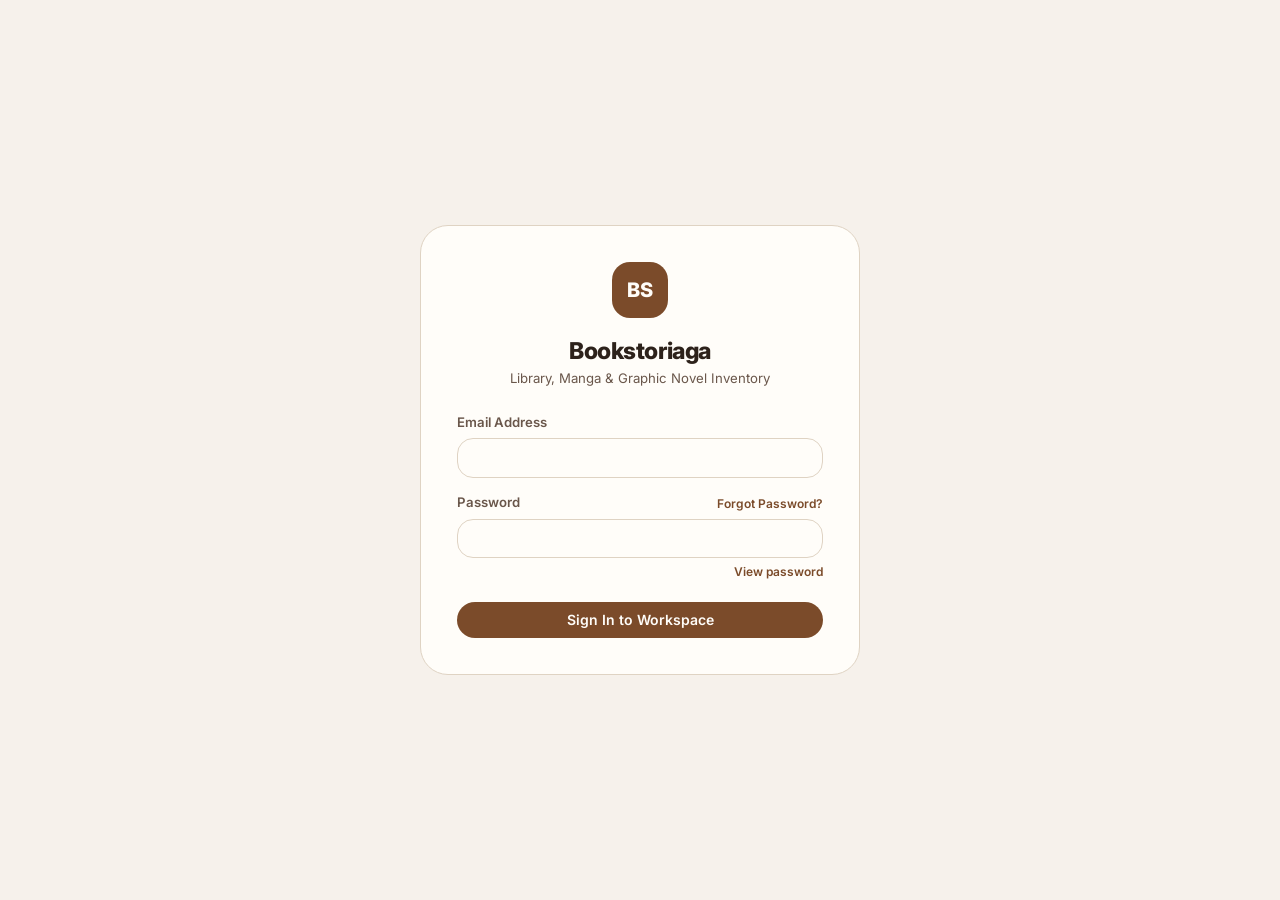
==== commit a2a89f66: "with backend" ====
--- a/index.html
+++ b/index.html
@@ -7,7 +7,7 @@
   <link rel="preconnect" href="https://fonts.googleapis.com" />
   <link rel="preconnect" href="https://fonts.gstatic.com" crossorigin />
   <link href="https://fonts.googleapis.com/css2?family=Inter:wght@400;500;600;700;800&display=swap" rel="stylesheet" />
-    <link rel="stylesheet" href="styles.css" />
+  <link rel="stylesheet" href="styles.css" />
 
 </head>
 <body>
@@ -27,25 +27,18 @@
       <form id="loginForm">
         <div class="input-group">
           <label for="loginEmail">Email Address</label>
-          <input type="email" id="loginEmail" class="form-control" placeholder="owner@bookstoriaga.ph" required />
+          <input type="email" id="loginEmail" class="form-control" required />
         </div>
         <div class="input-group">
           <div class="flex justify-between items-center">
             <label for="loginPassword">Password</label>
             <button type="button" id="goToForgotBtn" class="text-xs font-semibold" style="color: var(--accent-primary);">Forgot Password?</button>
           </div>
-          <input type="password" id="loginPassword" class="form-control" placeholder="••••••••" required />
+          <input type="password" id="loginPassword" class="form-control" required />
           <button type="button" id="toggleLoginPasswordBtn" class="text-xs font-semibold" aria-pressed="false" style="align-self: flex-end; color: var(--accent-primary);">View password</button>
         </div>
         <button type="submit" class="btn btn-primary w-full" style="margin-top: 0.5rem;">Sign In to Workspace</button>
 
-        <div class="demo-login-box">
-          <p class="text-xs text-muted font-semibold" style="text-align: center; margin-bottom: 0.65rem; text-transform: uppercase; letter-spacing: 0.05em;">Quick Demo Access</p>
-          <div class="flex gap-2">
-            <button type="button" id="demoOwnerBtn" class="btn btn-outline btn-sm w-full">Demo Owner</button>
-            <button type="button" id="demoStaffBtn" class="btn btn-secondary btn-sm w-full">Demo Staff</button>
-          </div>
-        </div>
       </form>
 
       <!-- Forgot Password Form -->
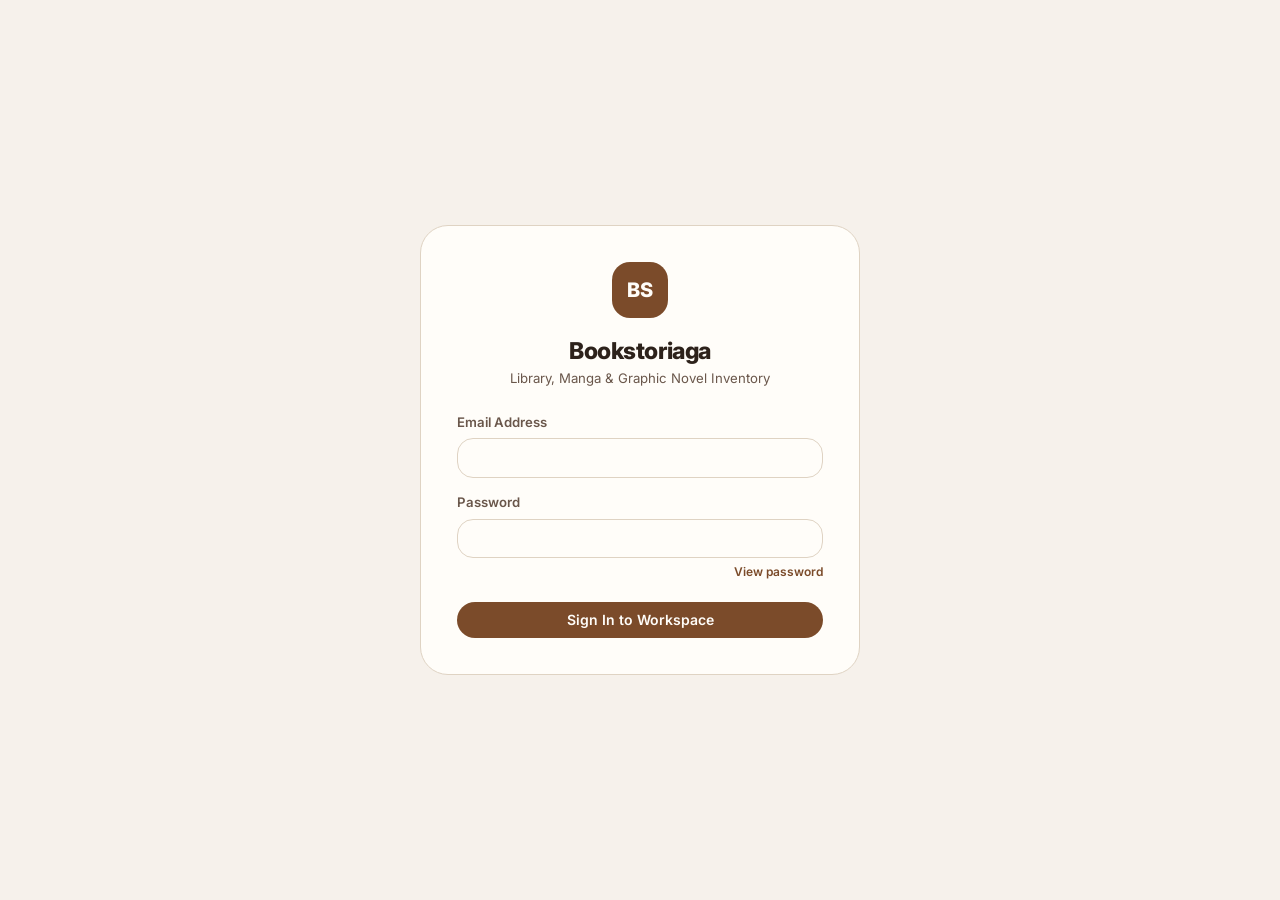
==== commit ef83600b: "Add files via upload +Added 401 unauthorized failsafe +Added new dashboard graphs (sale & profits, " ====
--- a/index.html
+++ b/index.html
@@ -3,17 +3,16 @@
 <head>
   <meta charset="UTF-8" />
   <meta name="viewport" content="width=device-width, initial-scale=1.0" />
-  <title>Bookstoriaga — Inventory & POS System</title>
+  <title>Bookstoriaga — Sign In</title>
   <link rel="preconnect" href="https://fonts.googleapis.com" />
   <link rel="preconnect" href="https://fonts.gstatic.com" crossorigin />
   <link href="https://fonts.googleapis.com/css2?family=Inter:wght@400;500;600;700;800&display=swap" rel="stylesheet" />
   <link rel="stylesheet" href="styles.css" />
-
 </head>
 <body>
 
   <!-- ========================================================================
-       VIEW 1: AUTHENTICATION (LOGIN, FORGOT PASSWORD, RESET PASSWORD)
+       LOGIN VIEW (Standalone Entry Point)
        ======================================================================== -->
   <div id="authView" class="auth-wrapper">
     <div class="card auth-card">
@@ -27,509 +26,28 @@
       <form id="loginForm">
         <div class="input-group">
           <label for="loginEmail">Email Address</label>
-          <input type="email" id="loginEmail" class="form-control" required />
+          <input type="email" id="loginEmail" class="form-control" autocomplete="username" required />
         </div>
         <div class="input-group">
-          <div class="flex justify-between items-center">
-            <label for="loginPassword">Password</label>
-            <button type="button" id="goToForgotBtn" class="text-xs font-semibold" style="color: var(--accent-primary);">Forgot Password?</button>
-          </div>
-          <input type="password" id="loginPassword" class="form-control" required />
-          <button type="button" id="toggleLoginPasswordBtn" class="text-xs font-semibold" aria-pressed="false" style="align-self: flex-end; color: var(--accent-primary);">View password</button>
+          <label for="loginPassword">Password</label>
+          <input type="password" id="loginPassword" class="form-control" autocomplete="current-password" required />
+          <button
+            type="button"
+            id="toggleLoginPasswordBtn"
+            class="text-xs font-semibold"
+            aria-pressed="false"
+            style="align-self: flex-end; color: var(--accent-primary);"
+          >View password</button>
         </div>
-        <button type="submit" class="btn btn-primary w-full" style="margin-top: 0.5rem;">Sign In to Workspace</button>
-
-      </form>
-
-      <!-- Forgot Password Form -->
-      <form id="forgotForm" class="hidden">
-        <div class="input-group">
-          <label for="forgotEmail">Registered Account Email</label>
-          <input type="email" id="forgotEmail" class="form-control" placeholder="Enter your email address" required />
-        </div>
-        <p class="text-xs text-secondary" style="margin-bottom: 1rem;">
-          We'll verify your email and take you directly to the password reset step for this prototype.
-        </p>
-        <button type="submit" class="btn btn-primary w-full">Send Recovery Link</button>
-        <button type="button" class="btn btn-secondary w-full backToLoginBtn" style="margin-top: 0.6rem;">Back to Sign In</button>
-      </form>
-
-      <!-- Reset Password Form -->
-      <form id="resetForm" class="hidden">
-        <div class="pill pill-accent" style="margin-bottom: 1rem; width: 100%; justify-content: center;">
-          Resetting password for: <span id="resetTargetEmail" class="font-bold"></span>
-        </div>
-        <div class="input-group">
-          <label for="newResetPass">New Password</label>
-          <input type="password" id="newResetPass" class="form-control" placeholder="Minimum 6 characters" minlength="6" required />
-        </div>
-        <div class="input-group">
-          <label for="confirmResetPass">Confirm New Password</label>
-          <input type="password" id="confirmResetPass" class="form-control" placeholder="Re-enter new password" minlength="6" required />
-        </div>
-        <button type="submit" class="btn btn-primary w-full">Update Password & Sign In</button>
-        <button type="button" class="btn btn-secondary w-full backToLoginBtn" style="margin-top: 0.6rem;">Cancel</button>
+        <button type="submit" id="loginSubmitBtn" class="btn btn-primary w-full" style="margin-top: 0.5rem;">Sign In to Workspace</button>
       </form>
     </div>
-  </div>
-
-  <!-- ========================================================================
-       VIEW 2: MAIN APPLICATION SHELL
-       ======================================================================== -->
-  <div id="appShell" class="hidden">
-    <!-- Top Header -->
-    <header class="app-header">
-      <div class="header-brand">
-        <div class="header-brand-icon">BS</div>
-        <div>
-          <div class="font-bold" style="font-size: 1.02rem; line-height: 1.2;">Bookstoriaga</div>
-          <div class="text-xs text-muted" id="headerUserGreeting">Welcome back</div>
-        </div>
-      </div>
-      <button
-        type="button"
-        class="btn btn-secondary btn-icon mobile-nav-toggle"
-        id="mobileNavToggle"
-        aria-label="Open navigation"
-        aria-controls="leftSidebar"
-        aria-expanded="false"
-        onclick="document.getElementById('appShell').classList.toggle('mobile-nav-open'); this.setAttribute('aria-expanded', document.getElementById('appShell').classList.contains('mobile-nav-open'));"
-      >☰</button>
-
-      <!-- Right Controls: Role Pill + Notification Bell (Kept where they are) -->
-      <div class="flex items-center gap-2">
-        <span class="pill pill-accent" id="headerRoleBadge">Owner</span>
-
-        <!-- Notification Bell Icon (Not a tab) -->
-        <div class="notif-wrapper">
-          <button id="notifBellBtn" class="btn btn-secondary btn-icon" title="Low Stock Notifications" aria-label="Low Stock Notifications">
-            <img class="header-action-icon" src="assets/icons/Notifications.png" alt="" />
-            <span id="notifBadge" class="notif-badge hidden">0</span>
-          </button>
-
-          <div id="notifDropdown" class="notif-dropdown hidden">
-            <div class="flex justify-between items-center" style="padding: 0.85rem 1.1rem; border-bottom: 1px solid var(--border-color); background: var(--bg-surface-alt);">
-              <span class="font-bold text-sm">Low-Stock Alerts</span>
-              <span class="pill pill-warning text-xs" id="notifCountLabel">0 alerts</span>
-            </div>
-            <div id="notifList" style="max-height: 320px; overflow-y: auto;"></div>
-          </div>
-        </div>
-      </div>
-    </header>
-
-    <!-- Body Layout with Collapsible Left Sidebar -->
-    <div class="app-body-layout">
-      <aside
-        class="left-sidebar"
-        id="leftSidebar"
-        onclick="document.getElementById('appShell').classList.remove('mobile-nav-open'); document.getElementById('mobileNavToggle').setAttribute('aria-expanded', 'false');"
-      >
-        <nav class="flex flex-col gap-1" id="mainNavTabs">
-          <button class="nav-tab active" data-tab="dashboard" title="Dashboard">
-            <span class="nav-short-badge"><img class="sidebar-icon" src="assets/icons/Dashboard.png" alt="" /></span>
-            <span class="nav-label">Dashboard</span>
-          </button>
-          <button class="nav-tab" data-tab="inventory" title="Inventory Management">
-            <span class="nav-short-badge"><img class="sidebar-icon" src="assets/icons/Inventory%20Management.png" alt="" /></span>
-            <span class="nav-label">Inventory Management</span>
-          </button>
-          <button class="nav-tab" data-tab="suppliers" title="Supplier Management">
-            <span class="nav-short-badge"><img class="sidebar-icon" src="assets/icons/Supplier%20Management.png" alt="" /></span>
-            <span class="nav-label">Supplier Management</span>
-          </button>
-          <button class="nav-tab owner-only" data-tab="users" title="User Management">
-            <span class="nav-short-badge"><img class="sidebar-icon" src="assets/icons/User%20Management.png" alt="" /></span>
-            <span class="nav-label">User Management</span>
-          </button>
-          <button class="nav-tab owner-only" data-tab="logs" title="Audit Logs">
-            <span class="nav-short-badge"><img class="sidebar-icon" src="assets/icons/Audit%20Log.png" alt="" /></span>
-            <span class="nav-label">Audit Logs</span>
-          </button>
-          <button class="nav-tab" data-tab="settings" title="Settings">
-            <span class="nav-short-badge"><img class="sidebar-icon" src="assets/icons/Settings.png" alt="" /></span>
-            <span class="nav-label">Settings</span>
-          </button>
-        </nav>
-
-        <!-- Bottom Sidebar Controls: Book Mode, Dark Mode, Collapse Menu, Log Out -->
-        <div class="sidebar-footer">
-          <button type="button" class="nav-tab" id="sidebarBookModeBtn" title="Toggle Book Cover Mode">
-            <span class="nav-short-badge"><img class="sidebar-icon" src="assets/icons/Book%20Mode.png" alt="" /></span>
-            <span class="nav-label">Book Mode</span>
-            <span class="toggle-switch" id="sidebarBookModeSwitch"></span>
-          </button>
-          <button type="button" class="nav-tab" id="sidebarThemeToggleBtn" title="Toggle Dark Mode">
-            <span class="nav-short-badge"><img class="sidebar-icon" id="sidebarThemeIcon" src="assets/icons/Light%20Mode.png" alt="" /></span>
-            <span class="nav-label">Dark Mode</span>
-            <span class="toggle-switch" id="sidebarThemeSwitch"></span>
-          </button>
-          <button type="button" class="nav-tab" id="sidebarToggleBtn" title="Collapse Navigation">
-            <span class="nav-short-badge"><img class="sidebar-icon" id="sidebarToggleIcon" src="assets/icons/Collapse.png" alt="" /></span>
-            <span class="nav-label">Collapse Menu</span>
-          </button>
-          <button type="button" class="nav-tab" id="sidebarLogoutBtn" title="Log Out" style="color: var(--status-danger);">
-            <span class="nav-short-badge" style="background: var(--status-danger-bg); color: var(--status-danger);"><img class="sidebar-icon" src="assets/icons/Log%20Out.png" alt="" /></span>
-            <span class="nav-label">Log Out</span>
-          </button>
-        </div>
-      </aside>
-      <button
-        type="button"
-        class="mobile-nav-backdrop"
-        id="mobileNavBackdrop"
-        aria-label="Close navigation"
-        onclick="document.getElementById('appShell').classList.remove('mobile-nav-open'); document.getElementById('mobileNavToggle').setAttribute('aria-expanded', 'false');"
-      ></button>
-
-      <!-- Main Workspace -->
-      <main class="main-content">
-
-        <!-- ====================================================================
-             MODULE 3: DASHBOARD
-             ==================================================================== -->
-        <section id="tab-dashboard" class="tab-section">
-          <div class="flex justify-between items-center" style="margin-bottom: 1.25rem; flex-wrap: wrap; gap: 0.75rem;">
-            <div>
-              <h2 style="font-size: 1.35rem; font-weight: 800;">Shop Overview</h2>
-              <p class="text-sm text-secondary">Real-time manga, graphic novel, and bookshop performance</p>
-            </div>
-            <button class="btn btn-primary btn-sm" onclick="switchTab('inventory')">+ New Sale / Restock</button>
-          </div>
-
-          <!-- KPI Cards -->
-          <div class="kpi-grid">
-            <div class="card kpi-card owner-only">
-              <span class="text-xs font-bold text-muted" style="text-transform: uppercase;">Gross Revenue</span>
-              <span class="kpi-value" id="kpiSales">₱0.00</span>
-              <span class="text-xs text-secondary">Total completed customer sales</span>
-            </div>
-            <div class="card kpi-card owner-only">
-              <span class="text-xs font-bold text-muted" style="text-transform: uppercase;">Net Profit</span>
-              <span class="kpi-value" style="color: var(--status-success);" id="kpiProfit">₱0.00</span>
-              <span class="text-xs text-secondary">Revenue minus supplier cost</span>
-            </div>
-            <div class="card kpi-card">
-              <span class="text-xs font-bold text-muted" style="text-transform: uppercase;">Total Units in Stock</span>
-              <span class="kpi-value" id="kpiTotalUnits">0</span>
-              <span class="text-xs text-secondary" id="kpiCatalogCount">Across 0 book titles</span>
-            </div>
-            <div class="card kpi-card">
-              <span class="text-xs font-bold text-muted" style="text-transform: uppercase;">Low Stock Watchlist</span>
-              <span class="kpi-value" style="color: var(--status-warning);" id="kpiLowStockCount">0</span>
-              <span class="text-xs text-secondary">Items at or below reorder threshold</span>
-            </div>
-          </div>
-
-          <div class="dashboard-grid">
-            <!-- Pure HTML/CSS Stock Bar Chart -->
-            <div class="card">
-              <div class="flex justify-between items-center" style="margin-bottom: 0.5rem;">
-                <div>
-                  <h3 class="font-bold" style="font-size: 1.05rem;">Inventory Stock Levels</h3>
-                  <p class="text-xs text-secondary">Visual stock health across titles (amber indicates low stock)</p>
-                </div>
-                <span class="pill">Max Cap: 50</span>
-              </div>
-              <div id="stockBarChart" class="css-bar-chart"></div>
-            </div>
-
-            <!-- Bestsellers Filtered by Day / Week / Month / Year -->
-            <div class="card">
-              <div class="flex justify-between items-center" style="margin-bottom: 1rem; flex-wrap: wrap; gap: 0.5rem;">
-                <div>
-                  <h3 class="font-bold" style="font-size: 1.05rem;">Bestsellers</h3>
-                  <p class="text-xs text-secondary">Top-moving books & manga volumes</p>
-                </div>
-                <div class="period-tabs" id="bestsellerPeriodTabs">
-                  <button class="sub-tab active" data-period="day">Day</button>
-                  <button class="sub-tab" data-period="week">Week</button>
-                  <button class="sub-tab" data-period="month">Month</button>
-                  <button class="sub-tab" data-period="year">Year</button>
-                </div>
-              </div>
-              <div id="bestsellersList" class="flex flex-col gap-2"></div>
-            </div>
-          </div>
-        </section>
-
-        <!-- ====================================================================
-             MODULE 4: INVENTORY MANAGEMENT & RECEIPT POS CART
-             ==================================================================== -->
-        <section id="tab-inventory" class="tab-section hidden">
-          <div class="flex justify-between items-center" style="margin-bottom: 1rem; flex-wrap: wrap; gap: 0.75rem;">
-            <div>
-              <h2 style="font-size: 1.35rem; font-weight: 800;">Inventory Management</h2>
-              <p class="text-sm text-secondary">Manage manga volumes, books, tags, suppliers, and process sales or restocks</p>
-            </div>
-            <div class="flex gap-2">
-              <button class="btn btn-primary btn-sm" id="openAddItemModalBtn">+ Add New Book</button>
-            </div>
-          </div>
-
-          <!-- Flush Sub-tabs: Books vs Tags (Bold + Highlighted Underline) -->
-          <div class="flush-sub-tabs">
-            <button class="sub-tab active" data-inv-sub="catalog">Books</button>
-            <button class="sub-tab" data-inv-sub="tags">Tags</button>
-          </div>
-
-          <!-- SUB-TAB A: BOOKS + SIDE RECEIPT CART -->
-          <div id="invSubCatalog" class="inventory-layout receipt-hidden">
-            <div>
-              <!-- Flush Search, Sort & Tag Filter Controls (Directly on background) -->
-              <div class="flush-filter-section">
-                <div class="flex gap-2" style="flex-wrap: wrap;">
-                  <input type="text" id="invSearchInput" class="form-control form-control-pill" style="flex: 1; min-width: 220px;" placeholder="Search book title, author, SKU, or tag..." />
-                  <select id="invSortSelect" class="form-control form-control-pill" style="width: auto; min-width: 185px;">
-                    <option value="title-asc">Sort: Title (A to Z)</option>
-                    <option value="title-desc">Sort: Title (Z to A)</option>
-                    <option value="stock-asc">Sort: Stock (Low to High)</option>
-                    <option value="stock-desc">Sort: Stock (High to Low)</option>
-                    <option value="price-asc">Sort: Price (Low to High)</option>
-                    <option value="price-desc">Sort: Price (High to Low)</option>
-                  </select>
-                </div>
-                <!-- Flush Tag Filter Pills -->
-                <div id="invTagFilterBar" class="tag-filter-bar"></div>
-              </div>
-
-              <!-- Standard Table View -->
-              <div id="inventoryTableContainer" class="table-container">
-                <table>
-                  <thead>
-                    <tr>
-                      <th>Book / Author</th>
-                      <th>Tags</th>
-                      <th>Supplier</th>
-                      <th>Price</th>
-                      <th>Stock</th>
-                      <th style="text-align: right;">Actions</th>
-                    </tr>
-                  </thead>
-                  <tbody id="inventoryTableBody"></tbody>
-                </table>
-              </div>
-
-              <!-- Book Mode Cover Grid View -->
-              <div id="inventoryBookModeGrid" class="book-cover-grid hidden"></div>
-
-              <!-- Pagination & Page Size Bar -->
-              <div id="inventoryPaginationBar" class="pagination-bar">
-                <div class="flex items-center gap-2">
-                  <label for="invPageSizeSelect" class="text-xs font-semibold text-secondary">Show:</label>
-                  <select id="invPageSizeSelect" class="inline-select" style="padding: 0.28rem 0.65rem;">
-                    <option value="4">4 per page</option>
-                    <option value="6" selected>6 per page</option>
-                    <option value="8">8 per page</option>
-                    <option value="12">12 per page</option>
-                    <option value="20">20 per page</option>
-                  </select>
-                </div>
-                <div class="flex items-center gap-2">
-                  <button type="button" id="invPrevPageBtn" class="btn btn-secondary btn-sm" title="Previous Page" style="padding: 0.32rem 0.75rem;">‹</button>
-                  <span id="invPageIndicator" class="text-xs font-semibold text-secondary">Page 1 of 1</span>
-                  <button type="button" id="invNextPageBtn" class="btn btn-secondary btn-sm" title="Next Page" style="padding: 0.32rem 0.75rem;">›</button>
-                </div>
-              </div>
-            </div>
-
-            <!-- Receipt-Style Side Cart -->
-            <aside class="receipt-cart hidden" id="receiptCart">
-              <div class="flex justify-between items-center" style="margin-bottom: 0.75rem;">
-                <h3 class="font-bold" style="font-size: 1.05rem;">Counter Receipt</h3>
-                <button class="text-xs font-semibold text-muted" id="clearCartBtn">Clear All</button>
-              </div>
-
-              <!-- Sell vs Restock Mode Switch -->
-              <div class="receipt-mode-switch">
-                <button type="button" id="modeSellBtn" class="receipt-mode-btn active-sell">Sell (POS)</button>
-                <button type="button" id="modeRestockBtn" class="receipt-mode-btn">Restock</button>
-              </div>
-
-              <div class="text-xs text-secondary" id="cartModeHint" style="margin-bottom: 0.65rem;">
-                Selling deducts stock at retail price (₱).
-              </div>
-
-              <hr class="receipt-divider" />
-
-              <!-- Cart Line Items -->
-              <div id="cartItemsList" style="min-height: 110px; max-height: 310px; overflow-y: auto;"></div>
-
-              <hr class="receipt-divider" />
-
-              <!-- Totals -->
-              <div class="flex flex-col gap-1" style="margin-bottom: 1rem;">
-                <div class="flex justify-between text-sm text-secondary">
-                  <span>Total Items</span>
-                  <span id="cartTotalQty" class="font-semibold">0</span>
-                </div>
-                <div class="flex justify-between font-bold" style="font-size: 1.15rem; margin-top: 0.25rem;">
-                  <span>Total Amount</span>
-                  <span id="cartTotalAmount" style="color: var(--accent-primary);">₱0.00</span>
-                </div>
-              </div>
-
-              <button id="cartContinueBtn" class="btn btn-primary w-full" disabled>Continue to Review</button>
-            </aside>
-          </div>
-
-          <!-- SUB-TAB B: TAGS -->
-          <div id="invSubTags" class="hidden">
-            <div class="card" style="max-width: 680px;">
-              <h3 class="font-bold" style="font-size: 1.08rem; margin-bottom: 0.35rem;">Manage Book Genre & Category Tags</h3>
-              <p class="text-xs text-secondary" style="margin-bottom: 1rem;">Create, rename, or remove tags used across books and suppliers.</p>
-
-              <form id="addTagForm" class="flex gap-2" style="margin-bottom: 1.25rem;">
-                <input type="text" id="newTagInput" class="form-control form-control-pill" placeholder="e.g., Shonen, Seinen, Light Novel, Artbook..." required />
-                <button type="submit" class="btn btn-primary">+ Create Tag</button>
-              </form>
-
-              <div id="tagsManagementList" class="flex flex-col gap-2"></div>
-            </div>
-          </div>
-        </section>
-
-        <!-- ====================================================================
-             MODULE 5: SUPPLIER MANAGEMENT
-             ==================================================================== -->
-        <section id="tab-suppliers" class="tab-section hidden">
-          <div class="flex justify-between items-center" style="margin-bottom: 1rem; flex-wrap: wrap; gap: 0.75rem;">
-            <div>
-              <h2 style="font-size: 1.35rem; font-weight: 800;">Supplier Management</h2>
-              <p class="text-sm text-secondary">Book distributors, manga publishers, and graphic novel wholesalers</p>
-            </div>
-            <button class="btn btn-primary btn-sm" id="openAddSupplierModalBtn">+ Add Supplier</button>
-          </div>
-
-          <!-- Flush Search & Tags (Directly on background) -->
-          <div class="flush-filter-section">
-            <div class="flex gap-2" style="flex-wrap: wrap;">
-              <input type="text" id="supSearchInput" class="form-control form-control-pill" style="flex: 1; min-width: 220px;" placeholder="Search supplier name, contact, or email..." />
-              <select id="supSortSelect" class="form-control form-control-pill" style="width: auto; min-width: 185px;">
-                <option value="name-asc">Sort: Name (A to Z)</option>
-                <option value="name-desc">Sort: Name (Z to A)</option>
-              </select>
-            </div>
-            <div id="supTagFilterBar" class="tag-filter-bar"></div>
-          </div>
-
-          <div id="suppliersGrid" class="cards-grid"></div>
-        </section>
-
-        <!-- ====================================================================
-             MODULE 6: USER MANAGEMENT (OWNER ONLY)
-             ==================================================================== -->
-        <section id="tab-users" class="tab-section owner-only hidden">
-          <div class="flex justify-between items-center" style="margin-bottom: 1.25rem; flex-wrap: wrap; gap: 0.75rem;">
-            <div>
-              <h2 style="font-size: 1.35rem; font-weight: 800;">User Management</h2>
-              <p class="text-sm text-secondary">Control role permissions, active statuses, and reset credentials</p>
-            </div>
-            <button class="btn btn-primary btn-sm" id="openAddUserModalBtn">+ Create User</button>
-          </div>
-
-          <div id="usersGrid" class="cards-grid"></div>
-        </section>
-
-        <!-- ====================================================================
-             MODULE 7: AUDIT LOGS (OWNER ONLY)
-             ==================================================================== -->
-        <section id="tab-logs" class="tab-section owner-only hidden">
-          <div class="flex justify-between items-center" style="margin-bottom: 1.25rem; flex-wrap: wrap; gap: 0.75rem;">
-            <div>
-              <h2 style="font-size: 1.35rem; font-weight: 800;">System Audit Logs</h2>
-              <p class="text-sm text-secondary">Immutable chronological record of all sales, restocks, edits, and account changes</p>
-            </div>
-            <input type="text" id="logSearchInput" class="form-control form-control-pill" style="max-width: 280px;" placeholder="Filter logs..." />
-          </div>
-
-          <div class="table-container">
-            <table>
-              <thead>
-                <tr>
-                  <th>Timestamp</th>
-                  <th>User</th>
-                  <th>Action</th>
-                  <th>Target</th>
-                  <th>Details</th>
-                </tr>
-              </thead>
-              <tbody id="auditLogsTableBody"></tbody>
-            </table>
-          </div>
-        </section>
-
-        <!-- ====================================================================
-             MODULE 8: SETTINGS
-             ==================================================================== -->
-        <section id="tab-settings" class="tab-section hidden">
-          <h2 style="font-size: 1.35rem; font-weight: 800; margin-bottom: 1.25rem;">Workspace Settings</h2>
-
-          <div class="cards-grid" style="max-width: 820px;">
-            <!-- Profile Customization Card -->
-            <div class="card">
-              <h3 class="font-bold" style="font-size: 1.05rem; margin-bottom: 0.35rem;">Profile Customization</h3>
-              <p class="text-sm text-secondary" style="margin-bottom: 1rem;">Update your display name shown across the workspace and audit logs.</p>
-              <form id="profileSettingsForm">
-                <div class="input-group">
-                  <label for="profileNameInput">Display Name</label>
-                  <input type="text" id="profileNameInput" class="form-control" required />
-                </div>
-                <div class="input-group">
-                  <label for="profileEmailDisplay">Account Email</label>
-                  <input type="email" id="profileEmailDisplay" class="form-control" readonly />
-                </div>
-                <button type="submit" class="btn btn-primary w-full">Save Profile</button>
-              </form>
-            </div>
-
-            <!-- Change Password Card -->
-            <div class="card">
-              <h3 class="font-bold" style="font-size: 1.05rem; margin-bottom: 0.35rem;">Change Password</h3>
-              <p class="text-sm text-secondary" style="margin-bottom: 1rem;">Update your current account password.</p>
-              <form id="changePasswordForm">
-                <div class="input-group">
-                  <label for="curPassInput">Current Password</label>
-                  <input type="password" id="curPassInput" class="form-control" required />
-                </div>
-                <div class="input-group">
-                  <label for="newPassInput">New Password</label>
-                  <input type="password" id="newPassInput" class="form-control" minlength="6" required />
-                </div>
-                <button type="submit" class="btn btn-primary w-full">Update Password</button>
-              </form>
-            </div>
-
-            <!-- Demo Data Reset Card -->
-            <div class="card flex flex-col justify-between" style="grid-column: 1 / -1;">
-              <div class="flex justify-between items-center" style="flex-wrap: wrap; gap: 1rem;">
-                <div>
-                  <h3 class="font-bold" style="font-size: 1.05rem;">Prototype Database</h3>
-                  <p class="text-sm text-secondary">Restore default Philippine comic shop demo books, suppliers, and logs.</p>
-                </div>
-                <button id="resetDemoDataBtn" class="btn btn-secondary">Reset Demo Database</button>
-              </div>
-            </div>
-          </div>
-        </section>
-      </main>
-    </div>
-  </div>
-
-  <!-- ========================================================================
-       MODALS (Transaction Confirmation, Book Form, Supplier Form, User Form)
-       ======================================================================== -->
-  <div id="modalBackdrop" class="modal-backdrop hidden">
-    <div class="modal-card" id="modalContent" style="max-width: 540px;"></div>
   </div>
 
   <!-- Toast Container -->
   <div id="toastContainer" class="toast-container"></div>
 
-  <!-- ========================================================================
-       JAVASCRIPT: SIMULATED ApiService + APPLICATION CONTROLLER
-       ======================================================================== -->
-    <script src="app.js"></script>
-
+  <!-- JavaScript Controller -->
+  <script src="app.js"></script>
 </body>
 </html>
--- a/styles.css
+++ b/styles.css
@@ -1,124 +1,109 @@
 /* ==========================================================================
-   1. CSS VARIABLES & MOCHA THEMING (Oat Latte Light & Dark Roast Espresso)
-   ========================================================================== */
+CSS VARIABLES & MOCHA THEMING (Oat Latte Light & Dark Roast Espresso)
+========================================================================== */
 :root {
-  /* Oat Latte Light Mode (Default) */
-  --bg-app: #F6F1EB;
-  --bg-surface: #FFFDF9;
-  --bg-surface-alt: #EFE6DC;
-  --bg-input: #FAF6F0;
-  --bg-hover: #EAE0D5;
-  --border-color: #DFD3C3;
-  --border-strong: #CBBBA6;
-
-  --text-primary: #2D221B;
-  --text-secondary: #6A574B;
-  --text-muted: #988578;
-  --text-inverse: #FFFDF9;
-
-  --accent-primary: #7B4B2A;     /* Roasted Mocha */
-  --accent-primary-hover: #5E371D;
-  --accent-soft: #EBDCCF;
-  --accent-secondary: #A67B5B;   /* Caramel Latte */
-
-  --status-success: #2E6F40;
-  --status-success-bg: #E2F1E6;
-  --status-warning: #B45309;
-  --status-warning-bg: #FEF3C7;
-  --status-danger: #B91C1C;
-  --status-danger-bg: #FEE2E2;
-  --status-info: #1D4ED8;
-  --status-info-bg: #DBEAFE;
-
-  --radius-sm: 10px;
-  --radius-md: 16px;
-  --radius-lg: 24px;
-  --radius-pill: 9999px;
-
-  --transition: all 0.2s ease;
-}
-
+/* Oat Latte Light Mode (Default) */
+--bg-app: #F6F1EB;
+--bg-surface: #FFFDF9;
+--bg-surface-alt: #EFE6DC;
+--bg-input: #FAF6F0;
+--bg-hover: #EAE0D5;
+--border-color: #DFD3C3;
+--border-strong: #CBBBA6;
+--text-primary: #2D221B;
+--text-secondary: #6A574B;
+--text-muted: #988578;
+--text-inverse: #FFFDF9;
+--accent-primary: #7B4B2A;     /* Roasted Mocha */
+--accent-primary-hover: #5E371D;
+--accent-soft: #EBDCCF;
+--accent-secondary: #A67B5B;   /* Caramel Latte */
+--status-success: #2E6F40;
+--status-success-bg: #E2F1E6;
+--status-warning: #B45309;
+--status-warning-bg: #FEF3C7;
+--status-danger: #B91C1C;
+--status-danger-bg: #FEE2E2;
+--status-info: #1D4ED8;
+--status-info-bg: #DBEAFE;
+--radius-sm: 10px;
+--radius-md: 16px;
+--radius-lg: 24px;
+--radius-pill: 9999px;
+--transition: all 0.2s ease;
+}
 [data-theme="dark"] {
-  /* Dark Roast Espresso Mode */
-  --bg-app: #18120E;
-  --bg-surface: #231B16;
-  --bg-surface-alt: #2E241D;
-  --bg-input: #1E1712;
-  --bg-hover: #382C24;
-  --border-color: #3E3128;
-  --border-strong: #574539;
-
-  --text-primary: #F5ECE4;
-  --text-secondary: #C5B4A6;
-  --text-muted: #8E7B6D;
-  --text-inverse: #18120E;
-
-  --accent-primary: #D49B6A;     /* Crema Gold */
-  --accent-primary-hover: #E3B083;
-  --accent-soft: #3A2B20;
-  --accent-secondary: #B07D54;
-
-  --status-success: #4ADE80;
-  --status-success-bg: rgba(74, 222, 128, 0.15);
-  --status-warning: #FBBF24;
-  --status-warning-bg: rgba(251, 191, 36, 0.15);
-  --status-danger: #F87171;
-  --status-danger-bg: rgba(248, 113, 113, 0.15);
-  --status-info: #60A5FA;
-  --status-info-bg: rgba(96, 165, 250, 0.15);
-}
-
+/* Dark Roast Espresso Mode */
+--bg-app: #18120E;
+--bg-surface: #231B16;
+--bg-surface-alt: #2E241D;
+--bg-input: #1E1712;
+--bg-hover: #382C24;
+--border-color: #3E3128;
+--border-strong: #574539;
+--text-primary: #F5ECE4;
+--text-secondary: #C5B4A6;
+--text-muted: #8E7B6D;
+--text-inverse: #18120E;
+--accent-primary: #D49B6A;     /* Crema Gold */
+--accent-primary-hover: #E3B083;
+--accent-soft: #3A2B20;
+--accent-secondary: #B07D54;
+--status-success: #4ADE80;
+--status-success-bg: rgba(74, 222, 128, 0.15);
+--status-warning: #FBBF24;
+--status-warning-bg: rgba(251, 191, 36, 0.15);
+--status-danger: #F87171;
+--status-danger-bg: rgba(248, 113, 113, 0.15);
+--status-info: #60A5FA;
+--status-info-bg: rgba(96, 165, 250, 0.15);
+}
 /* ==========================================================================
-   2. RESET & BASE STYLES
-   ========================================================================== */
+2. RESET & BASE STYLES
+========================================================================== */
 * {
-  box-sizing: border-box;
-  margin: 0;
-  padding: 0;
-}
-
+box-sizing: border-box;
+margin: 0;
+padding: 0;
+}
 body {
-  font-family: 'Inter', -apple-system, BlinkMacSystemFont, sans-serif;
-  background-color: var(--bg-app);
-  color: var(--text-primary);
-  line-height: 1.5;
-  transition: background-color 0.25s ease, color 0.25s ease;
-  min-height: 100vh;
-  overflow-x: hidden;
-}
-
+font-family: 'Inter', -apple-system, BlinkMacSystemFont, sans-serif;
+background-color: var(--bg-app);
+color: var(--text-primary);
+line-height: 1.5;
+transition: background-color 0.25s ease, color 0.25s ease;
+min-height: 100vh;
+overflow-x: hidden;
+}
 button, input, select, textarea {
-  font-family: inherit;
-  font-size: 0.925rem;
-  color: var(--text-primary);
-}
-
+font-family: inherit;
+font-size: 0.925rem;
+color: var(--text-primary);
+}
 button {
-  cursor: pointer;
-  border: none;
-  background: none;
-  transition: var(--transition);
-}
-
+cursor: pointer;
+border: none;
+background: none;
+transition: var(--transition);
+}
 /* Custom Scrollbar */
 ::-webkit-scrollbar {
-  width: 8px;
-  height: 8px;
+width: 8px;
+height: 8px;
 }
 ::-webkit-scrollbar-track {
-  background: var(--bg-app);
+background: var(--bg-app);
 }
 ::-webkit-scrollbar-thumb {
-  background: var(--border-strong);
-  border-radius: var(--radius-pill);
+background: var(--border-strong);
+border-radius: var(--radius-pill);
 }
 ::-webkit-scrollbar-thumb:hover {
-  background: var(--accent-secondary);
-}
-
+background: var(--accent-secondary);
+}
 /* ==========================================================================
-   3. UTILITY & COMPONENT CLASSES (FLAT STUDENT PROTOTYPE STYLE)
-   ========================================================================== */
+3. UTILITY & COMPONENT CLASSES (FLAT STUDENT PROTOTYPE STYLE)
+========================================================================== */
 .hidden { display: none !important; }
 .flex { display: flex; }
 .flex-col { flex-direction: column; }
@@ -137,1283 +122,1559 @@
 .font-bold { font-weight: 700; }
 .text-muted { color: var(--text-muted); }
 .text-secondary { color: var(--text-secondary); }
-
 /* Cards (Flat solid borders, no shadows) */
 .card {
-  background-color: var(--bg-surface);
-  border: 1px solid var(--border-color);
-  border-radius: var(--radius-lg);
-  padding: 1.35rem;
-  transition: var(--transition);
-}
-
+background-color: var(--bg-surface);
+border: 1px solid var(--border-color);
+border-radius: var(--radius-lg);
+padding: 1.35rem;
+transition: var(--transition);
+}
 /* Buttons (Pill Geometry, flat solid colors) */
 .btn {
-  display: inline-flex;
-  align-items: center;
-  justify-content: center;
-  gap: 0.45rem;
-  padding: 0.58rem 1.2rem;
-  border-radius: var(--radius-pill);
-  font-weight: 600;
-  font-size: 0.875rem;
-  white-space: nowrap;
-  user-select: none;
+display: inline-flex;
+align-items: center;
+justify-content: center;
+gap: 0.45rem;
+padding: 0.58rem 1.2rem;
+border-radius: var(--radius-pill);
+font-weight: 600;
+font-size: 0.875rem;
+white-space: nowrap;
+user-select: none;
 }
 .btn:active { transform: scale(0.98); }
 .btn-primary {
-  background-color: var(--accent-primary);
-  color: var(--text-inverse);
+background-color: var(--accent-primary);
+color: var(--text-inverse);
 }
 .btn-primary:hover { background-color: var(--accent-primary-hover); }
-
 .btn-secondary {
-  background-color: var(--bg-surface-alt);
-  color: var(--text-primary);
-  border: 1px solid var(--border-color);
+background-color: var(--bg-surface-alt);
+color: var(--text-primary);
+border: 1px solid var(--border-color);
 }
 .btn-secondary:hover { background-color: var(--bg-hover); }
-
 .btn-outline {
-  border: 1.5px solid var(--accent-primary);
-  color: var(--accent-primary);
-  background: transparent;
+border: 1.5px solid var(--accent-primary);
+color: var(--accent-primary);
+background: transparent;
 }
 .btn-outline:hover { background-color: var(--accent-soft); }
-
 .btn-danger {
-  background-color: var(--status-danger-bg);
-  color: var(--status-danger);
+background-color: var(--status-danger-bg);
+color: var(--status-danger);
 }
 .btn-danger:hover { filter: brightness(0.95); }
-
 .btn-sm {
-  padding: 0.38rem 0.85rem;
-  font-size: 0.8rem;
+padding: 0.38rem 0.85rem;
+font-size: 0.8rem;
 }
 .btn-icon {
-  width: 38px;
-  height: 38px;
-  padding: 0;
-  border-radius: var(--radius-pill);
-  display: inline-flex;
-  align-items: center;
-  justify-content: center;
-  font-weight: 700;
-}
-
+width: 38px;
+height: 38px;
+padding: 0;
+border-radius: var(--radius-pill);
+display: inline-flex;
+align-items: center;
+justify-content: center;
+font-weight: 700;
+}
 /* Inputs & Selects */
 .input-group {
-  display: flex;
-  flex-direction: column;
-  gap: 0.35rem;
-  margin-bottom: 0.95rem;
+display: flex;
+flex-direction: column;
+gap: 0.35rem;
+margin-bottom: 0.95rem;
 }
 .input-group label {
-  font-size: 0.825rem;
-  font-weight: 600;
-  color: var(--text-secondary);
+font-size: 0.825rem;
+font-weight: 600;
+color: var(--text-secondary);
 }
 .form-control {
-  width: 100%;
-  padding: 0.62rem 1rem;
-  background-color: var(--bg-surface);
-  border: 1.5px solid var(--border-color);
-  border-radius: var(--radius-md);
-  color: var(--text-primary);
-  outline: none;
-  transition: var(--transition);
+width: 100%;
+padding: 0.62rem 1rem;
+background-color: var(--bg-surface);
+border: 1.5px solid var(--border-color);
+border-radius: var(--radius-md);
+color: var(--text-primary);
+outline: none;
+transition: var(--transition);
 }
 .form-control:focus {
-  border-color: var(--accent-primary);
+border-color: var(--accent-primary);
 }
 #loginPassword:focus::placeholder {
-  color: transparent;
-  opacity: 0;
+color: transparent;
+opacity: 0;
 }
 .form-control-pill {
-  border-radius: var(--radius-pill);
-  padding-left: 1.15rem;
-  padding-right: 1.15rem;
-}
-
+border-radius: var(--radius-pill);
+padding-left: 1.15rem;
+padding-right: 1.15rem;
+}
+/* Password Visibility Toggle */
+.password-field-wrap {
+position: relative;
+display: flex;
+align-items: center;
+}
+.password-field-wrap .form-control {
+padding-right: 4.25rem;
+}
+.password-toggle-btn {
+position: absolute;
+right: 0.65rem;
+font-size: 0.75rem;
+font-weight: 700;
+color: var(--accent-primary);
+padding: 0.25rem 0.45rem;
+border-radius: var(--radius-sm);
+}
+.password-toggle-btn:hover {
+background-color: var(--accent-soft);
+}
 /* Pills & Badges */
 .pill {
-  display: inline-flex;
-  align-items: center;
-  gap: 0.3rem;
-  padding: 0.25rem 0.75rem;
-  border-radius: var(--radius-pill);
-  font-size: 0.76rem;
-  font-weight: 600;
-  background-color: var(--bg-surface-alt);
-  color: var(--text-secondary);
-  border: 1px solid var(--border-color);
+display: inline-flex;
+align-items: center;
+gap: 0.3rem;
+padding: 0.25rem 0.75rem;
+border-radius: var(--radius-pill);
+font-size: 0.76rem;
+font-weight: 600;
+background-color: var(--bg-surface-alt);
+color: var(--text-secondary);
+border: 1px solid var(--border-color);
 }
 .pill-accent {
-  background-color: var(--accent-soft);
-  color: var(--accent-primary);
-  border-color: transparent;
+background-color: var(--accent-soft);
+color: var(--accent-primary);
+border-color: transparent;
 }
 .pill-success { background-color: var(--status-success-bg); color: var(--status-success); border-color: transparent; }
 .pill-warning { background-color: var(--status-warning-bg); color: var(--status-warning); border-color: transparent; }
 .pill-danger { background-color: var(--status-danger-bg); color: var(--status-danger); border-color: transparent; }
 .pill-info { background-color: var(--status-info-bg); color: var(--status-info); border-color: transparent; }
-
 /* ==========================================================================
-   4. AUTHENTICATION VIEWS (Login, Forgot Password, Reset Password)
-   ========================================================================== */
+4. AUTHENTICATION VIEWS (Login, Forgot Password, Reset Password)
+========================================================================== */
 .auth-wrapper {
-  min-height: 100vh;
-  display: flex;
-  align-items: center;
-  justify-content: center;
-  padding: 1.5rem;
-  background-color: var(--bg-app);
+min-height: 100vh;
+display: flex;
+align-items: center;
+justify-content: center;
+padding: 1.5rem;
+background-color: var(--bg-app);
 }
 .auth-card {
-  width: 100%;
-  max-width: 440px;
-  padding: 2.25rem;
-  border-radius: 28px;
+width: 100%;
+max-width: 440px;
+padding: 2.25rem;
+border-radius: 28px;
 }
 .brand-logo-box {
-  width: 56px;
-  height: 56px;
-  border-radius: 18px;
-  background-color: var(--accent-primary);
-  color: var(--text-inverse);
-  display: flex;
-  align-items: center;
-  justify-content: center;
-  font-size: 1.25rem;
-  font-weight: 800;
-  margin: 0 auto 1rem;
+width: 56px;
+height: 56px;
+border-radius: 18px;
+background-color: var(--accent-primary);
+color: var(--text-inverse);
+display: flex;
+align-items: center;
+justify-content: center;
+font-size: 1.25rem;
+font-weight: 800;
+margin: 0 auto 1rem;
 }
 .demo-login-box {
-  margin-top: 1.35rem;
-  padding-top: 1.25rem;
-  border-top: 1px dashed var(--border-strong);
-}
-
+margin-top: 1.35rem;
+padding-top: 1.25rem;
+border-top: 1px dashed var(--border-strong);
+}
 /* ==========================================================================
-   5. APP SHELL, HEADER & COLLAPSIBLE LEFT SIDEBAR
-   ========================================================================== */
+5. APP SHELL, HEADER & COLLAPSIBLE LEFT SIDEBAR
+========================================================================== */
 .app-header {
-  position: sticky;
-  top: 0;
-  z-index: 40;
-  background-color: var(--bg-surface);
-  border-bottom: 1px solid var(--border-color);
-  padding: 0.75rem 1.5rem;
-  display: flex;
-  align-items: center;
-  justify-content: space-between;
-  gap: 1rem;
+position: sticky;
+top: 0;
+z-index: 40;
+background-color: var(--bg-surface);
+border-bottom: 1px solid var(--border-color);
+padding: 0.75rem 1.5rem;
+display: flex;
+align-items: center;
+justify-content: space-between;
+gap: 1rem;
 }
 .header-brand {
-  display: flex;
-  align-items: center;
-  gap: 0.75rem;
+display: flex;
+align-items: center;
+gap: 0.75rem;
 }
 #headerUserGreeting {
-  display: none;
+display: none;
 }
 .header-brand-icon {
-  width: 38px;
-  height: 38px;
-  border-radius: 12px;
-  background-color: var(--accent-primary);
-  color: var(--text-inverse);
-  display: flex;
-  align-items: center;
-  justify-content: center;
-  font-size: 0.95rem;
-  font-weight: 800;
-}
-
+width: 38px;
+height: 38px;
+border-radius: 12px;
+background-color: var(--accent-primary);
+color: var(--text-inverse);
+display: flex;
+align-items: center;
+justify-content: center;
+font-size: 0.95rem;
+font-weight: 800;
+}
 .app-body-layout {
-  display: flex;
-  min-height: calc(100vh - 63px);
-}
-
+display: flex;
+min-height: calc(100vh - 63px);
+}
 /* Left Collapsible Sidebar */
 .left-sidebar {
-  position: sticky;
-  top: 63px;
-  height: calc(100vh - 63px);
-  overflow-y: auto;
-  width: 245px;
-  background-color: var(--bg-surface);
-  border-right: 1px solid var(--border-color);
-  padding: 1rem 0.75rem;
-  display: flex;
-  flex-direction: column;
-  justify-content: space-between;
-  gap: 0.75rem;
-  flex-shrink: 0;
-  transition: width 0.2s ease, padding 0.2s ease;
+position: sticky;
+top: 63px;
+height: calc(100vh - 63px);
+overflow-y: auto;
+width: 245px;
+background-color: var(--bg-surface);
+border-right: 1px solid var(--border-color);
+padding: 1rem 0.75rem;
+display: flex;
+flex-direction: column;
+justify-content: space-between;
+gap: 0.75rem;
+flex-shrink: 0;
+transition: width 0.2s ease, padding 0.2s ease;
 }
 .left-sidebar.collapsed {
-  width: 68px;
-  padding: 1rem 0.5rem;
+width: 68px;
+padding: 1rem 0.5rem;
 }
 .nav-tab {
-  display: flex;
-  align-items: center;
-  gap: 0.7rem;
-  width: 100%;
-  padding: 0.6rem 0.75rem;
-  border-radius: var(--radius-pill);
-  font-weight: 600;
-  font-size: 0.85rem;
-  color: var(--text-secondary);
-  text-align: left;
-  white-space: nowrap;
-  overflow: hidden;
+display: flex;
+align-items: center;
+gap: 0.7rem;
+width: 100%;
+padding: 0.6rem 0.75rem;
+border-radius: var(--radius-pill);
+font-weight: 600;
+font-size: 0.85rem;
+color: var(--text-secondary);
+text-align: left;
+white-space: nowrap;
+overflow: hidden;
 }
 .nav-tab:hover {
-  background-color: var(--bg-surface-alt);
-  color: var(--text-primary);
+background-color: var(--bg-surface-alt);
+color: var(--text-primary);
 }
 .nav-tab.active {
-  background-color: var(--accent-primary);
-  color: var(--text-inverse);
+background-color: var(--accent-primary);
+color: var(--text-inverse);
 }
 .nav-short-badge {
-  width: 28px;
-  height: 28px;
-  border-radius: 9px;
-  background-color: var(--bg-surface-alt);
-  color: var(--text-primary);
-  font-size: 0.74rem;
-  font-weight: 800;
-  display: inline-flex;
-  align-items: center;
-  justify-content: center;
-  flex-shrink: 0;
+width: 28px;
+height: 28px;
+border-radius: 9px;
+background-color: var(--bg-surface-alt);
+color: var(--text-primary);
+font-size: 0.74rem;
+font-weight: 800;
+display: inline-flex;
+align-items: center;
+justify-content: center;
+flex-shrink: 0;
 }
 .left-sidebar.collapsed .nav-tab {
-  justify-content: center;
-  padding: 0.6rem 0;
+justify-content: center;
+padding: 0.6rem 0;
 }
 .sidebar-footer {
-  border-top: 1px solid var(--border-color);
-  padding-top: 0.75rem;
-  display: flex;
-  flex-direction: column;
-  gap: 0.35rem;
+border-top: 1px solid var(--border-color);
+padding-top: 0.75rem;
+display: flex;
+flex-direction: column;
+gap: 0.35rem;
 }
 /* Flush Sub-tabs (Bold + Highlighted Underline when selected) */
 .flush-sub-tabs {
-  display: flex;
-  align-items: center;
-  gap: 1.25rem;
-  margin-bottom: 1.15rem;
-  border-bottom: 1px solid var(--border-color);
+display: flex;
+align-items: center;
+gap: 1.25rem;
+margin-bottom: 1.15rem;
+border-bottom: 1px solid var(--border-color);
 }
 .flush-sub-tabs .sub-tab {
-  padding: 0.55rem 0.25rem;
-  border-radius: 0;
-  font-weight: 600;
-  font-size: 0.9rem;
-  color: var(--text-secondary);
-  border-bottom: 3px solid transparent;
-  margin-bottom: -1px;
-  background: transparent;
+padding: 0.55rem 0.25rem;
+border-radius: 0;
+font-weight: 600;
+font-size: 0.9rem;
+color: var(--text-secondary);
+border-bottom: 3px solid transparent;
+margin-bottom: -1px;
+background: transparent;
 }
 .flush-sub-tabs .sub-tab:hover {
-  background: transparent;
-  color: var(--text-primary);
+background: transparent;
+color: var(--text-primary);
 }
 .flush-sub-tabs .sub-tab.active {
-  background: transparent;
-  color: var(--accent-primary);
-  font-weight: 800;
-  border-bottom-color: var(--accent-primary);
-}
-
+background: transparent;
+color: var(--accent-primary);
+font-weight: 800;
+border-bottom-color: var(--accent-primary);
+}
 /* Compact period tabs inside Dashboard card */
 .period-tabs {
-  display: inline-flex;
-  gap: 0.25rem;
+display: inline-flex;
+gap: 0.25rem;
 }
 .period-tabs .sub-tab {
-  padding: 0.32rem 0.75rem;
-  border-radius: var(--radius-pill);
-  font-weight: 600;
-  font-size: 0.78rem;
-  color: var(--text-secondary);
+padding: 0.32rem 0.75rem;
+border-radius: var(--radius-pill);
+font-weight: 600;
+font-size: 0.78rem;
+color: var(--text-secondary);
 }
 .period-tabs .sub-tab:hover {
-  background-color: var(--bg-surface-alt);
-  color: var(--text-primary);
+background-color: var(--bg-surface-alt);
+color: var(--text-primary);
 }
 .period-tabs .sub-tab.active {
-  background-color: var(--accent-primary);
-  color: var(--text-inverse);
-}
-
+background-color: var(--accent-primary);
+color: var(--text-inverse);
+}
 /* Book Mode Cover Grid (Inspired by manga reader cover grid) */
 .book-cover-grid {
-  display: grid;
-  grid-template-columns: repeat(auto-fill, minmax(175px, 1fr));
-  gap: 1rem;
+display: grid;
+grid-template-columns: repeat(auto-fill, minmax(175px, 1fr));
+gap: 1rem;
 }
 .book-cover-item {
-  display: flex;
-  flex-direction: column;
-  gap: 0.45rem;
+display: flex;
+flex-direction: column;
+gap: 0.45rem;
 }
 .book-cover-card {
-  position: relative;
-  aspect-ratio: 2 / 3;
-  border-radius: var(--radius-md);
-  overflow: hidden;
-  border: 1px solid var(--border-color);
-  background-color: var(--bg-surface-alt);
-  cursor: pointer;
-  transition: var(--transition);
+position: relative;
+aspect-ratio: 2 / 3;
+border-radius: var(--radius-md);
+overflow: hidden;
+border: 1px solid var(--border-color);
+background-color: var(--bg-surface-alt);
+cursor: pointer;
+transition: var(--transition);
 }
 .book-cover-card:hover {
-  border-color: var(--accent-primary);
-  transform: translateY(-2px);
+border-color: var(--accent-primary);
+transform: translateY(-2px);
 }
 .book-cover-card img {
-  width: 100%;
-  height: 100%;
-  object-fit: cover;
-  display: block;
+width: 100%;
+height: 100%;
+object-fit: cover;
+display: block;
 }
 .book-cover-actions {
-  display: grid;
-  grid-template-columns: 1fr 1fr;
-  gap: 0.4rem;
+display: grid;
+grid-template-columns: 1fr 1fr;
+gap: 0.4rem;
 }
 .book-cover-actions .btn {
-  width: 100%;
-  padding: 0.35rem 0.5rem;
-  font-size: 0.76rem;
+width: 100%;
+padding: 0.35rem 0.5rem;
+font-size: 0.76rem;
 }
 .pagination-bar {
-  display: flex;
-  align-items: center;
-  justify-content: space-between;
-  flex-wrap: wrap;
-  gap: 0.75rem;
-  margin-top: 0.95rem;
-  padding: 0.55rem 0.85rem;
-  background-color: var(--bg-surface);
-  border: 1px solid var(--border-color);
-  border-radius: var(--radius-pill);
+display: flex;
+align-items: center;
+justify-content: space-between;
+flex-wrap: wrap;
+gap: 0.75rem;
+margin-top: 0.95rem;
+padding: 0.55rem 0.85rem;
+background-color: var(--bg-surface);
+border: 1px solid var(--border-color);
+border-radius: var(--radius-pill);
 }
 .book-cover-overlay {
-  position: absolute;
-  left: 0;
-  right: 0;
-  bottom: 0;
-  background-color: rgba(24, 18, 14, 0.88);
-  color: #FFFDF9;
-  padding: 0.65rem 0.6rem;
-  text-align: center;
+position: absolute;
+left: 0;
+right: 0;
+bottom: 0;
+background-color: rgba(24, 18, 14, 0.88);
+color: #FFFDF9;
+padding: 0.65rem 0.6rem;
+text-align: center;
 }
 .book-cover-title {
-  font-size: 0.85rem;
-  font-weight: 700;
-  white-space: nowrap;
-  overflow: hidden;
-  text-overflow: ellipsis;
+font-size: 0.85rem;
+font-weight: 700;
+white-space: nowrap;
+overflow: hidden;
+text-overflow: ellipsis;
 }
 .book-cover-sub {
-  font-size: 0.75rem;
-  color: #D7C7B8;
-  margin-top: 0.15rem;
+font-size: 0.75rem;
+color: #D7C7B8;
+margin-top: 0.15rem;
 }
 .book-cover-stock-pill {
-  position: absolute;
-  top: 0.5rem;
-  right: 0.5rem;
-  padding: 0.18rem 0.55rem;
-  border-radius: var(--radius-pill);
-  font-size: 0.7rem;
-  font-weight: 700;
-  background-color: rgba(24, 18, 14, 0.84);
-  color: #FFFDF9;
-  border: 1px solid rgba(255, 255, 255, 0.18);
+position: absolute;
+top: 0.5rem;
+right: 0.5rem;
+padding: 0.18rem 0.55rem;
+border-radius: var(--radius-pill);
+font-size: 0.7rem;
+font-weight: 700;
+background-color: rgba(24, 18, 14, 0.84);
+color: #FFFDF9;
+border: 1px solid rgba(255, 255, 255, 0.18);
 }
 .book-cover-stock-pill.low {
-  background-color: var(--status-warning);
-  color: #18120E;
-}
-
+background-color: var(--status-warning);
+color: #18120E;
+}
 /* Prevent horizontal textarea resize overflow in modals */
 textarea.form-control {
-  resize: vertical;
-  max-width: 100%;
+resize: vertical;
+max-width: 100%;
 }
 .edit-cover-preview {
-  width: 96px;
-  height: 140px;
-  border-radius: var(--radius-sm);
-  border: 1px solid var(--border-color);
-  background-color: var(--bg-surface-alt);
-  object-fit: cover;
-  flex-shrink: 0;
+width: 96px;
+height: 140px;
+border-radius: var(--radius-sm);
+border: 1px solid var(--border-color);
+background-color: var(--bg-surface-alt);
+object-fit: cover;
+flex-shrink: 0;
 }
 .nav-tab.active .nav-short-badge {
-  background-color: rgba(255, 255, 255, 0.2);
-  color: var(--text-inverse);
+background-color: rgba(255, 255, 255, 0.2);
+color: var(--text-inverse);
 }
 .sidebar-icon {
-  display: block;
-  width: 20px;
-  height: 20px;
-  object-fit: contain;
-  transition: filter 0.2s ease, transform 0.2s ease;
+display: block;
+width: 20px;
+height: 20px;
+object-fit: contain;
+transition: filter 0.2s ease, transform 0.2s ease;
 }
 .nav-tab.active .sidebar-icon {
-  filter: invert(1);
+filter: invert(1);
 }
 [data-theme="dark"] .sidebar-icon {
-  filter: invert(1);
+filter: invert(1);
 }
 [data-theme="dark"] .nav-tab.active .sidebar-icon {
-  filter: none;
+filter: none;
 }
 .left-sidebar.collapsed #sidebarToggleIcon {
-  transform: rotate(180deg);
+transform: rotate(180deg);
 }
 .header-action-icon {
-  display: block;
-  width: 20px;
-  height: 20px;
-  object-fit: contain;
+display: block;
+width: 20px;
+height: 20px;
+object-fit: contain;
 }
 [data-theme="dark"] .header-action-icon {
-  filter: invert(1);
+filter: invert(1);
 }
 .left-sidebar.collapsed .nav-label {
-  display: none;
-}
-
+display: none;
+}
 /* Simple Theme Toggle Switch */
 .toggle-switch {
-  width: 34px;
-  height: 18px;
-  border-radius: var(--radius-pill);
-  background-color: var(--border-strong);
-  position: relative;
-  transition: var(--transition);
-  flex-shrink: 0;
-  margin-left: auto;
+width: 34px;
+height: 18px;
+border-radius: var(--radius-pill);
+background-color: var(--border-strong);
+position: relative;
+transition: var(--transition);
+flex-shrink: 0;
+margin-left: auto;
 }
 .toggle-switch::after {
-  content: '';
-  position: absolute;
-  top: 2px;
-  left: 2px;
-  width: 14px;
-  height: 14px;
-  border-radius: 50%;
-  background-color: var(--bg-surface);
-  transition: var(--transition);
+content: '';
+position: absolute;
+top: 2px;
+left: 2px;
+width: 14px;
+height: 14px;
+border-radius: 50%;
+background-color: var(--bg-surface);
+transition: var(--transition);
 }
 .toggle-switch.active {
-  background-color: var(--accent-primary);
+background-color: var(--accent-primary);
 }
 .toggle-switch.active::after {
-  transform: translateX(16px);
+transform: translateX(16px);
 }
 .left-sidebar.collapsed .toggle-switch {
-  display: none;
-}
-
-/* Notification Bell & Dropdown */
+display: none;
+}
+/* Notification Bell, Backdrop & Dropdown */
+.notif-backdrop {
+position: fixed;
+inset: 0;
+background: rgba(24, 18, 14, 0.5);
+z-index: 39;
+}
 .notif-wrapper {
-  position: relative;
+position: relative;
 }
 .notif-badge {
-  position: absolute;
-  top: -3px;
-  right: -3px;
-  background-color: var(--status-danger);
-  color: #fff;
-  font-size: 0.68rem;
-  font-weight: 700;
-  min-width: 18px;
-  height: 18px;
-  border-radius: var(--radius-pill);
-  display: flex;
-  align-items: center;
-  justify-content: center;
-  padding: 0 4px;
-  border: 2px solid var(--bg-surface);
+position: absolute;
+top: -3px;
+right: -3px;
+background-color: var(--status-danger);
+color: #fff;
+font-size: 0.68rem;
+font-weight: 700;
+min-width: 18px;
+height: 18px;
+border-radius: var(--radius-pill);
+display: flex;
+align-items: center;
+justify-content: center;
+padding: 0 4px;
+border: 2px solid var(--bg-surface);
 }
 .notif-dropdown {
-  position: absolute;
-  right: 0;
-  top: calc(100% + 10px);
-  width: 340px;
-  max-width: 90vw;
-  background-color: var(--bg-surface);
-  border: 1px solid var(--border-color);
-  border-radius: var(--radius-lg);
-  z-index: 60;
-  overflow: hidden;
+position: absolute;
+right: 0;
+top: calc(100% + 10px);
+width: 340px;
+max-width: 90vw;
+background-color: var(--bg-surface);
+border: 1px solid var(--border-color);
+border-radius: var(--radius-lg);
+z-index: 60;
+overflow: hidden;
 }
 .notif-item {
-  padding: 0.85rem 1.1rem;
-  border-bottom: 1px solid var(--border-color);
-  display: flex;
-  align-items: flex-start;
-  justify-content: space-between;
-  gap: 0.75rem;
-  cursor: pointer;
-  transition: var(--transition);
+padding: 0.85rem 1.1rem;
+border-bottom: 1px solid var(--border-color);
+display: flex;
+align-items: flex-start;
+justify-content: space-between;
+gap: 0.75rem;
+cursor: pointer;
+transition: var(--transition);
 }
 .notif-item:last-child { border-bottom: none; }
 .notif-item:hover { background-color: var(--bg-surface-alt); }
-
 /* Main Container */
 .main-content {
-  flex: 1;
-  min-width: 0;
-  max-width: 1440px;
-  margin: 0 auto;
-  padding: 1.5rem;
-}
-
+flex: 1;
+min-width: 0;
+max-width: 1440px;
+margin: 0 auto;
+padding: 1.5rem;
+}
 /* ==========================================================================
-   6. DASHBOARD MODULE (KPI Cards, Pure CSS Bar Chart, Bestsellers)
-   ========================================================================== */
+6. DASHBOARD MODULE (KPI Cards, Pure CSS Bar Chart, Bestsellers)
+========================================================================== */
 .kpi-grid {
-  display: grid;
-  grid-template-columns: repeat(auto-fit, minmax(220px, 1fr));
-  gap: 1.15rem;
-  margin-bottom: 1.5rem;
+display: grid;
+grid-template-columns: repeat(auto-fit, minmax(220px, 1fr));
+gap: 1.15rem;
+margin-bottom: 1.5rem;
 }
 .kpi-card {
-  display: flex;
-  flex-direction: column;
-  gap: 0.4rem;
-  position: relative;
-  overflow: hidden;
+display: flex;
+flex-direction: column;
+gap: 0.4rem;
+position: relative;
+overflow: hidden;
 }
 .kpi-value {
-  font-size: 1.75rem;
-  font-weight: 800;
-  letter-spacing: -0.02em;
-  color: var(--text-primary);
+font-size: 1.75rem;
+font-weight: 800;
+letter-spacing: -0.02em;
+color: var(--text-primary);
 }
 .dashboard-grid {
-  display: grid;
-  grid-template-columns: 1.45fr 1fr;
-  gap: 1.35rem;
+display: grid;
+grid-template-columns: 1.45fr 1fr;
+gap: 1.35rem;
+}
+.dashboard-pair-grid {
+display: grid;
+grid-template-columns: repeat(2, minmax(0, 1fr));
+gap: 1.35rem;
+}
+.dashboard-sales-grid {
+display: grid;
+grid-template-columns: minmax(0, 1.4fr) minmax(0, 1fr);
+gap: 1.35rem;
+}
+.chart-legend {
+display: flex;
+align-items: center;
+gap: 0.85rem;
+font-size: 0.75rem;
+font-weight: 600;
+color: var(--text-secondary);
+}
+.legend-item {
+display: inline-flex;
+align-items: center;
+gap: 0.35rem;
+}
+.legend-dot {
+width: 9px;
+height: 9px;
+border-radius: 50%;
+display: inline-block;
+}
+.chart-readout {
+margin-bottom: 0.65rem;
+}
+.line-chart-container {
+width: 100%;
+overflow: hidden;
+}
+.sales-line-svg {
+width: 100%;
+height: auto;
+display: block;
 }
 @media (max-width: 960px) {
-  .dashboard-grid { grid-template-columns: 1fr; }
-}
-
+.dashboard-grid,
+.dashboard-pair-grid,
+.dashboard-sales-grid {
+grid-template-columns: minmax(0, 1fr);
+}
+}
 /* Pure HTML/CSS Stock Bar Chart (Solid colors, no gradients) */
 .css-bar-chart {
-  display: flex;
-  flex-direction: column;
-  gap: 0.9rem;
-  margin-top: 1rem;
+display: flex;
+flex-direction: column;
+gap: 0.9rem;
+margin-top: 1rem;
 }
 .bar-row {
-  display: flex;
-  flex-direction: column;
-  gap: 0.32rem;
+display: flex;
+flex-direction: column;
+gap: 0.32rem;
 }
 .bar-track {
-  width: 100%;
-  height: 14px;
-  background-color: var(--bg-surface-alt);
-  border-radius: var(--radius-pill);
-  overflow: hidden;
-  border: 1px solid var(--border-color);
+width: 100%;
+height: 14px;
+background-color: var(--bg-surface-alt);
+border-radius: var(--radius-pill);
+overflow: hidden;
+border: 1px solid var(--border-color);
 }
 .bar-fill {
-  height: 100%;
-  border-radius: var(--radius-pill);
-  background-color: var(--accent-primary);
-  transition: width 0.5s ease;
+height: 100%;
+border-radius: var(--radius-pill);
+background-color: var(--accent-primary);
+transition: width 0.5s ease;
 }
 .bar-fill.low {
-  background-color: var(--status-warning);
-}
-
+background-color: var(--status-warning);
+}
 /* ==========================================================================
-   7. INVENTORY MANAGEMENT & POS SIDE CART (FLUSH CONTROLS)
-   ========================================================================== */
+7. INVENTORY MANAGEMENT & POS SIDE CART (FLUSH CONTROLS)
+========================================================================== */
 .inventory-layout {
-  display: grid;
-  grid-template-columns: 1fr 370px;
-  gap: 1.35rem;
-  align-items: start;
+display: grid;
+grid-template-columns: 1fr 370px;
+gap: 1.35rem;
+align-items: start;
 }
 .inventory-layout.receipt-hidden {
-  grid-template-columns: minmax(0, 1fr);
+grid-template-columns: minmax(0, 1fr);
 }
 @media (max-width: 1080px) {
-  .inventory-layout { grid-template-columns: 1fr; }
-}
-
-/* Flush Sub-tabs (No outer container box) */
+.inventory-layout { grid-template-columns: 1fr; }
+}
+/* Flush Sub-tabs */
 .flush-sub-tabs {
-  display: flex;
-  align-items: center;
-  gap: 0.5rem;
-  margin-bottom: 1.15rem;
-  border-bottom: 1px solid var(--border-color);
-  padding-bottom: 0.65rem;
+display: flex;
+align-items: center;
+gap: 0.5rem;
+margin-bottom: 1.15rem;
+border-bottom: 1px solid var(--border-color);
+padding-bottom: 0.65rem;
 }
 .sub-tab {
-  padding: 0.45rem 1.05rem;
-  border-radius: var(--radius-pill);
-  font-weight: 600;
-  font-size: 0.84rem;
-  color: var(--text-secondary);
-  border: 1px solid transparent;
+padding: 0.45rem 1.05rem;
+border-radius: var(--radius-pill);
+font-weight: 600;
+font-size: 0.84rem;
+color: var(--text-secondary);
+border: 1px solid transparent;
 }
 .sub-tab:hover {
-  background-color: var(--bg-surface-alt);
-  color: var(--text-primary);
+background-color: var(--bg-surface-alt);
+color: var(--text-primary);
 }
 .sub-tab.active {
-  background-color: var(--accent-primary);
-  color: var(--text-inverse);
-}
-
+background-color: var(--accent-primary);
+color: var(--text-inverse);
+}
 /* Compact period tabs inside Dashboard card */
 .period-tabs {
-  display: inline-flex;
-  gap: 0.25rem;
+display: inline-flex;
+gap: 0.25rem;
 }
 .period-tabs .sub-tab {
-  padding: 0.32rem 0.75rem;
-  font-size: 0.78rem;
-}
-
+padding: 0.32rem 0.75rem;
+font-size: 0.78rem;
+}
 /* Flush Search & Tag Filter Bar (Directly on page background) */
 .flush-filter-section {
-  margin-bottom: 1.1rem;
+margin-bottom: 1.1rem;
 }
 .tag-filter-bar {
-  display: flex;
-  flex-wrap: wrap;
-  align-items: flex-start;
-  gap: 0.45rem;
-  margin-top: 0.75rem;
+display: flex;
+flex-wrap: wrap;
+align-items: flex-start;
+gap: 0.45rem;
+margin-top: 0.75rem;
 }
 .tag-filter-control {
-  position: relative;
-  flex: 0 0 auto;
+position: relative;
+flex: 0 0 auto;
 }
 .filter-pill {
-  display: inline-flex;
-  align-items: center;
-  gap: 0.45rem;
-  padding: 0.32rem 0.85rem;
-  border-radius: var(--radius-pill);
-  font-size: 0.78rem;
-  font-weight: 600;
-  background-color: var(--bg-surface);
-  color: var(--text-secondary);
-  border: 1px solid var(--border-color);
+display: inline-flex;
+align-items: center;
+gap: 0.45rem;
+padding: 0.32rem 0.85rem;
+border-radius: var(--radius-pill);
+font-size: 0.78rem;
+font-weight: 600;
+background-color: var(--bg-surface);
+color: var(--text-secondary);
+border: 1px solid var(--border-color);
 }
 .filter-pill:hover { background-color: var(--bg-hover); }
 .filter-pill.active {
-  background-color: var(--accent-primary);
-  color: var(--text-inverse);
-  border-color: var(--accent-primary);
+background-color: var(--accent-primary);
+color: var(--text-inverse);
+border-color: var(--accent-primary);
 }
 .tag-filter-menu {
-  position: absolute;
-  top: calc(100% + 0.45rem);
-  left: 0;
-  z-index: 75;
-  width: min(320px, calc(100vw - 2rem));
-  max-height: min(350px, 60vh);
-  overflow-y: auto;
-  padding: 0.65rem;
-  background: var(--bg-surface);
-  border: 1px solid var(--border-strong);
-  border-radius: var(--radius-md);
+position: absolute;
+top: calc(100% + 0.45rem);
+left: 0;
+z-index: 75;
+width: min(320px, calc(100vw - 2rem));
+max-height: min(350px, 60vh);
+overflow-y: auto;
+padding: 0.65rem;
+background: var(--bg-surface);
+border: 1px solid var(--border-strong);
+border-radius: var(--radius-md);
 }
 .tag-filter-options {
-  display: flex;
-  flex-direction: column;
-  gap: 0.2rem;
+display: flex;
+flex-direction: column;
+gap: 0.2rem;
 }
 .tag-filter-option {
-  display: flex;
-  align-items: center;
-  gap: 0.6rem;
-  padding: 0.55rem 0.6rem;
-  border-radius: var(--radius-sm);
-  cursor: pointer;
-  font-size: 0.84rem;
+display: flex;
+align-items: center;
+gap: 0.6rem;
+padding: 0.55rem 0.6rem;
+border-radius: var(--radius-sm);
+cursor: pointer;
+font-size: 0.84rem;
 }
 .tag-filter-option:hover {
-  background: var(--bg-surface-alt);
+background: var(--bg-surface-alt);
 }
 .tag-filter-option input {
-  width: 18px;
-  height: 18px;
-  flex: 0 0 auto;
-  accent-color: var(--accent-primary);
+width: 18px;
+height: 18px;
+flex: 0 0 auto;
+accent-color: var(--accent-primary);
 }
 .tag-filter-empty {
-  padding: 0.55rem 0.6rem;
-  color: var(--text-muted);
-  font-size: 0.82rem;
+padding: 0.55rem 0.6rem;
+color: var(--text-muted);
+font-size: 0.82rem;
 }
 .tag-filter-menu-actions {
-  position: sticky;
-  bottom: -0.65rem;
-  display: flex;
-  justify-content: flex-end;
-  margin: 0.55rem -0.65rem -0.65rem;
-  padding: 0.6rem 0.65rem;
-  background: var(--bg-surface);
-  border-top: 1px solid var(--border-color);
+position: sticky;
+bottom: -0.65rem;
+display: flex;
+justify-content: flex-end;
+margin: 0.55rem -0.65rem -0.65rem;
+padding: 0.6rem 0.65rem;
+background: var(--bg-surface);
+border-top: 1px solid var(--border-color);
 }
 .applied-filter-list {
-  display: flex;
-  flex-wrap: wrap;
-  gap: 0.45rem;
+display: flex;
+flex-wrap: wrap;
+gap: 0.45rem;
 }
 .applied-filter-pill {
-  display: inline-flex;
-  align-items: center;
-  gap: 0.25rem;
-  padding: 0.18rem 0.3rem 0.18rem 0.7rem;
-  border: 1px solid var(--accent-primary);
-  border-radius: var(--radius-pill);
-  background: var(--accent-soft);
-  color: var(--accent-primary);
-  font-size: 0.78rem;
-  font-weight: 600;
+display: inline-flex;
+align-items: center;
+gap: 0.25rem;
+padding: 0.18rem 0.3rem 0.18rem 0.7rem;
+border: 1px solid var(--accent-primary);
+border-radius: var(--radius-pill);
+background: var(--accent-soft);
+color: var(--accent-primary);
+font-size: 0.78rem;
+font-weight: 600;
 }
 .applied-filter-remove {
-  display: inline-flex;
-  align-items: center;
-  justify-content: center;
-  width: 24px;
-  height: 24px;
-  border-radius: var(--radius-pill);
-  color: inherit;
-  font-size: 1rem;
-  line-height: 1;
+display: inline-flex;
+align-items: center;
+justify-content: center;
+width: 24px;
+height: 24px;
+border-radius: var(--radius-pill);
+color: inherit;
+font-size: 1rem;
+line-height: 1;
 }
 .applied-filter-remove:hover {
-  background: var(--bg-surface);
-}
-
-/* Inventory Table */
+background: var(--bg-surface);
+}
+/* Inventory & Audit Log Tables */
 .table-container {
-  overflow-x: auto;
-  border-radius: var(--radius-md);
-  border: 1px solid var(--border-color);
-  background: var(--bg-surface);
+overflow-x: auto;
+border-radius: var(--radius-md);
+border: 1px solid var(--border-color);
+background: var(--bg-surface);
 }
 table {
-  width: 100%;
-  border-collapse: collapse;
-  text-align: left;
+width: 100%;
+border-collapse: collapse;
+text-align: left;
 }
 th {
-  background-color: var(--bg-surface-alt);
-  color: var(--text-secondary);
-  font-size: 0.76rem;
-  font-weight: 700;
-  text-transform: uppercase;
-  letter-spacing: 0.04em;
-  padding: 0.85rem 1rem;
-  border-bottom: 1px solid var(--border-color);
-  white-space: nowrap;
+background-color: var(--bg-surface-alt);
+color: var(--text-secondary);
+font-size: 0.76rem;
+font-weight: 700;
+text-transform: uppercase;
+letter-spacing: 0.04em;
+padding: 0.85rem 1rem;
+border-bottom: 1px solid var(--border-color);
+white-space: nowrap;
 }
 td {
-  padding: 0.85rem 1rem;
-  border-bottom: 1px solid var(--border-color);
-  vertical-align: middle;
-  font-size: 0.88rem;
+padding: 0.85rem 1rem;
+border-bottom: 1px solid var(--border-color);
+vertical-align: middle;
+font-size: 0.88rem;
 }
 tr:last-child td { border-bottom: none; }
 tr:hover td { background-color: var(--bg-input); }
-
+/* Collapsible Audit Log Details */
+.log-details-collapsible summary {
+cursor: pointer;
+font-weight: 600;
+color: var(--accent-primary);
+user-select: none;
+}
+.log-diff-list {
+margin-top: 0.45rem;
+padding-left: 1.1rem;
+display: flex;
+flex-direction: column;
+gap: 0.2rem;
+}
+/* Mobile cards hidden on desktop */
+.mobile-cards-list {
+display: none;
+}
 /* Highlight animation when jumped from Notification Bell */
 @keyframes pulseHighlight {
-  0% { background-color: var(--status-warning-bg); }
-  50% { background-color: var(--accent-soft); }
-  100% { background-color: transparent; }
-}
-.row-highlighted td {
-  animation: pulseHighlight 3.2s ease-out;
-}
-
+0% { background-color: var(--status-warning-bg); }
+50% { background-color: var(--accent-soft); }
+100% { background-color: transparent; }
+}
+.row-highlighted td,
+.mobile-inv-card.row-highlighted {
+animation: pulseHighlight 3.2s ease-out;
+}
 /* Multi-select Tags Dropdown */
 .multiselect-wrap {
-  position: relative;
-  display: block;
-  width: 100%;
+position: relative;
+display: block;
+width: 100%;
 }
 .multiselect-trigger {
-  display: flex;
-  flex-wrap: wrap;
-  align-items: center;
-  gap: 0.3rem;
-  padding: 0.5rem 0.75rem;
-  background: var(--bg-input);
-  border: 1.5px solid var(--border-color);
-  border-radius: var(--radius-md);
-  cursor: pointer;
-  min-height: 40px;
+display: flex;
+flex-wrap: wrap;
+align-items: center;
+gap: 0.3rem;
+padding: 0.5rem 0.75rem;
+background: var(--bg-input);
+border: 1.5px solid var(--border-color);
+border-radius: var(--radius-md);
+cursor: pointer;
+min-height: 40px;
 }
 .multiselect-menu {
-  position: absolute;
-  top: calc(100% + 4px);
-  left: 0;
-  width: 100%;
-  background: var(--bg-surface);
-  border: 1px solid var(--border-strong);
-  border-radius: var(--radius-md);
-  padding: 0.45rem;
-  z-index: 60;
-  max-height: 200px;
-  overflow-y: auto;
+position: absolute;
+top: calc(100% + 4px);
+left: 0;
+width: 100%;
+background: var(--bg-surface);
+border: 1px solid var(--border-strong);
+border-radius: var(--radius-md);
+padding: 0.45rem;
+z-index: 60;
+max-height: 200px;
+overflow-y: auto;
 }
 .multiselect-option {
-  display: flex;
-  align-items: center;
-  gap: 0.55rem;
-  padding: 0.42rem 0.6rem;
-  border-radius: var(--radius-sm);
-  cursor: pointer;
-  font-size: 0.82rem;
+display: flex;
+align-items: center;
+gap: 0.55rem;
+padding: 0.42rem 0.6rem;
+border-radius: var(--radius-sm);
+cursor: pointer;
+font-size: 0.82rem;
 }
 .multiselect-option:hover { background: var(--bg-surface-alt); }
-
 /* Modal Form Sections & Inline Edit Fields */
 .modal-section {
-  border: 1px solid var(--border-color);
-  background-color: var(--bg-input);
-  border-radius: var(--radius-md);
-  padding: 1rem;
-  margin-bottom: 1rem;
+border: 1px solid var(--border-color);
+background-color: var(--bg-input);
+border-radius: var(--radius-md);
+padding: 1rem;
+margin-bottom: 1rem;
 }
 .modal-section-title {
-  font-size: 0.78rem;
-  font-weight: 800;
-  text-transform: uppercase;
-  letter-spacing: 0.04em;
-  color: var(--accent-primary);
-  margin-bottom: 0.8rem;
+font-size: 0.78rem;
+font-weight: 800;
+text-transform: uppercase;
+letter-spacing: 0.04em;
+color: var(--accent-primary);
+margin-bottom: 0.8rem;
 }
 .editable-field-row {
-  display: flex;
-  align-items: center;
-  gap: 0.5rem;
+display: flex;
+align-items: center;
+gap: 0.5rem;
 }
 .form-control[readonly] {
-  background-color: var(--bg-surface-alt);
-  color: var(--text-secondary);
-  cursor: default;
-}
-
+background-color: var(--bg-surface-alt);
+color: var(--text-secondary);
+cursor: default;
+}
 /* Inline Compact Controls */
 .inline-select {
-  padding: 0.38rem 0.65rem;
-  border-radius: var(--radius-pill);
-  border: 1px solid var(--border-color);
-  background: var(--bg-input);
-  font-size: 0.82rem;
-  max-width: 165px;
+padding: 0.38rem 0.65rem;
+border-radius: var(--radius-pill);
+border: 1px solid var(--border-color);
+background: var(--bg-input);
+font-size: 0.82rem;
+max-width: 165px;
 }
 .stock-stepper {
-  display: inline-flex;
-  align-items: center;
-  background: var(--bg-input);
-  border: 1px solid var(--border-color);
-  border-radius: var(--radius-pill);
-  padding: 2px;
+display: inline-flex;
+align-items: center;
+background: var(--bg-input);
+border: 1px solid var(--border-color);
+border-radius: var(--radius-pill);
+padding: 2px;
 }
 .stock-stepper button {
-  width: 24px;
-  height: 24px;
-  border-radius: var(--radius-pill);
-  font-weight: 700;
-  color: var(--accent-primary);
+width: 24px;
+height: 24px;
+border-radius: var(--radius-pill);
+font-weight: 700;
+color: var(--accent-primary);
 }
 .stock-stepper button:hover { background: var(--accent-soft); }
 .stock-stepper span {
-  min-width: 30px;
-  text-align: center;
-  font-weight: 700;
-  font-size: 0.84rem;
-}
-
+min-width: 30px;
+text-align: center;
+font-weight: 700;
+font-size: 0.84rem;
+}
 /* Receipt-style Side Cart (Flat border, no shadow) */
 .receipt-cart {
-  background-color: var(--bg-surface);
-  border: 1px solid var(--border-color);
-  border-radius: var(--radius-lg);
-  padding: 1.35rem;
-  position: sticky;
-  top: 80px;
+background-color: var(--bg-surface);
+border: 1px solid var(--border-color);
+border-radius: var(--radius-lg);
+padding: 1.35rem;
+position: sticky;
+top: 80px;
+}
+.cart-items-list {
+min-height: 110px;
+max-height: 310px;
+overflow-y: auto;
+}
+.mobile-receipt-toggle,
+.mobile-receipt-backdrop,
+.mobile-receipt-close {
+display: none;
 }
 .receipt-divider {
-  border: none;
-  border-top: 2px dashed var(--border-strong);
-  margin: 0.95rem 0;
+border: none;
+border-top: 2px dashed var(--border-strong);
+margin: 0.95rem 0;
 }
 .receipt-mode-switch {
-  display: grid;
-  grid-template-columns: 1fr 1fr;
-  background: var(--bg-surface-alt);
-  padding: 0.3rem;
-  border-radius: var(--radius-pill);
-  border: 1px solid var(--border-color);
-  margin-bottom: 1rem;
+display: grid;
+grid-template-columns: 1fr 1fr;
+background: var(--bg-surface-alt);
+padding: 0.3rem;
+border-radius: var(--radius-pill);
+border: 1px solid var(--border-color);
+margin-bottom: 1rem;
 }
 .receipt-mode-btn {
-  padding: 0.45rem;
-  border-radius: var(--radius-pill);
-  font-weight: 700;
-  font-size: 0.82rem;
-  color: var(--text-secondary);
+padding: 0.45rem;
+border-radius: var(--radius-pill);
+font-weight: 700;
+font-size: 0.82rem;
+color: var(--text-secondary);
 }
 .receipt-mode-btn.active-sell {
-  background: var(--accent-primary);
-  color: var(--text-inverse);
+background: var(--accent-primary);
+color: var(--text-inverse);
 }
 .receipt-mode-btn.active-restock {
-  background: var(--status-success);
-  color: #fff;
+background: var(--status-success);
+color: #fff;
 }
 .cart-item-row {
-  display: flex;
-  align-items: center;
-  justify-content: space-between;
-  gap: 0.5rem;
-  padding: 0.6rem 0;
-  border-bottom: 1px dashed var(--border-color);
+display: flex;
+align-items: center;
+justify-content: space-between;
+gap: 0.5rem;
+padding: 0.6rem 0;
+border-bottom: 1px dashed var(--border-color);
 }
 .cart-item-row:last-child { border-bottom: none; }
-
 /* ==========================================================================
-   8. SUPPLIERS & USERS GRID CARDS
-   ========================================================================== */
+8. SUPPLIERS & USERS GRID CARDS
+========================================================================== */
 .cards-grid {
-  display: grid;
-  grid-template-columns: repeat(auto-fill, minmax(310px, 1fr));
-  gap: 1.2rem;
+display: grid;
+grid-template-columns: repeat(auto-fill, minmax(310px, 1fr));
+gap: 1.2rem;
 }
 .entity-card {
-  display: flex;
-  flex-direction: column;
-  justify-content: space-between;
-  gap: 1rem;
+display: flex;
+flex-direction: column;
+justify-content: space-between;
+gap: 1rem;
 }
 .entity-card:hover {
-  border-color: var(--accent-secondary);
-}
-
+border-color: var(--accent-secondary);
+}
 /* ==========================================================================
-   9. MODALS & TOAST NOTIFICATIONS (Flat, no shadows)
-   ========================================================================== */
+9. MODALS & TOAST NOTIFICATIONS (Flat, no shadows)
+========================================================================== */
 .modal-backdrop {
-  position: fixed;
-  inset: 0;
-  background: rgba(24, 18, 14, 0.55);
-  display: flex;
-  align-items: center;
-  justify-content: center;
-  padding: 1rem;
-  z-index: 100;
+position: fixed;
+inset: 0;
+background: rgba(24, 18, 14, 0.55);
+display: flex;
+align-items: center;
+justify-content: center;
+padding: 1rem;
+z-index: 100;
 }
 .modal-card {
-  background: var(--bg-surface);
-  border: 1px solid var(--border-color);
-  border-radius: var(--radius-lg);
-  width: 100%;
-  max-width: 480px;
-  padding: 1.65rem;
-  max-height: 90vh;
-  overflow-y: auto;
+background: var(--bg-surface);
+border: 1px solid var(--border-color);
+border-radius: var(--radius-lg);
+width: 100%;
+max-width: 480px;
+padding: 1.65rem;
+max-height: 90vh;
+overflow-y: auto;
+}
+#modalBackdrop.logout-confirmation,
+#modalBackdrop.unsaved-profile-confirmation {
+opacity: 0;
+transition: opacity 280ms ease-in-out;
+}
+#modalBackdrop.logout-confirmation.is-visible,
+#modalBackdrop.unsaved-profile-confirmation.is-visible {
+opacity: 1;
+}
+#modalBackdrop.logout-confirmation .modal-card,
+#modalBackdrop.unsaved-profile-confirmation .modal-card {
+opacity: 0;
+transform: translateY(8px) scale(0.98);
+transition: opacity 280ms ease-in-out, transform 280ms ease-in-out;
+}
+#modalBackdrop.logout-confirmation.is-visible .modal-card,
+#modalBackdrop.unsaved-profile-confirmation.is-visible .modal-card {
+opacity: 1;
+transform: translateY(0) scale(1);
+}
+#modalBackdrop.logout-confirmation.is-closing,
+#modalBackdrop.logout-confirmation.is-closing .modal-card,
+#modalBackdrop.unsaved-profile-confirmation.is-closing,
+#modalBackdrop.unsaved-profile-confirmation.is-closing .modal-card {
+opacity: 0;
+}
+#modalBackdrop.logout-confirmation.is-closing .modal-card,
+#modalBackdrop.unsaved-profile-confirmation.is-closing .modal-card {
+transform: translateY(8px) scale(0.98);
 }
 .toast-container {
-  position: fixed;
-  bottom: 1.5rem;
-  right: 1.5rem;
-  z-index: 120;
-  display: flex;
-  flex-direction: column;
-  gap: 0.6rem;
+position: fixed;
+bottom: 1.5rem;
+right: 1.5rem;
+z-index: 120;
+display: flex;
+flex-direction: column;
+gap: 0.6rem;
 }
 .toast {
-  background: var(--text-primary);
-  color: var(--bg-surface);
-  padding: 0.78rem 1.25rem;
-  border-radius: var(--radius-pill);
-  font-size: 0.86rem;
-  font-weight: 600;
-  border: 1px solid var(--border-strong);
-  display: flex;
-  align-items: center;
-  gap: 0.55rem;
+background: var(--text-primary);
+color: var(--bg-surface);
+padding: 0.78rem 1.25rem;
+border-radius: var(--radius-pill);
+font-size: 0.86rem;
+font-weight: 600;
+border: 1px solid var(--border-strong);
+display: flex;
+align-items: center;
+gap: 0.55rem;
 }
 .mobile-nav-toggle,
 .mobile-nav-backdrop {
-  display: none;
-}
-
-/* Responsive adjustments */
+display: none;
+}
+.modal-backdrop.logout-confirmation .modal-card,
+.modal-backdrop.unsaved-profile-confirmation .modal-card {
+max-width: 360px !important;
+width: min(360px, 92vw);
+padding: 1.5rem 1.4rem;
+text-align: center;
+}
+.logout-modal-body {
+display: flex;
+flex-direction: column;
+align-items: center;
+text-align: center;
+}
+.logout-modal-body p {
+max-width: 28ch;
+line-height: 1.45;
+}
+/* ==========================================================================
+10. RESPONSIVE MOBILE ADJUSTMENTS
+========================================================================== */
 @media (max-width: 768px) {
-  .app-header {
-    min-height: 56px;
-    padding: 0.5rem 0.75rem;
-    gap: 0.5rem;
-    justify-content: flex-start;
-  }
-  .header-brand {
-    order: 0;
-    min-width: 0;
-    gap: 0.5rem;
-  }
-  .header-brand-icon {
-    width: 34px;
-    height: 34px;
-    flex-shrink: 0;
-  }
-  .header-brand > div:last-child {
-    min-width: 0;
-  }
-  #headerUserGreeting {
-    max-width: 34vw;
-    overflow: hidden;
-    text-overflow: ellipsis;
-    white-space: nowrap;
-  }
-  .mobile-nav-toggle {
-    order: 2;
-    display: inline-flex;
-    flex: 0 0 40px;
-    width: 40px;
-    height: 40px;
-    font-size: 1.15rem;
-  }
-  .app-header > .flex.items-center.gap-2 {
-    order: 1;
-    margin-left: auto;
-    flex-shrink: 0;
-    gap: 0.4rem;
-  }
-  .app-header .pill {
-    padding: 0.2rem 0.55rem;
-    font-size: 0.7rem;
-  }
-  .app-body-layout {
-    display: block;
-    min-height: calc(100vh - 56px);
-  }
-  .mobile-nav-backdrop {
-    position: fixed;
-    inset: 56px 0 0;
-    z-index: 34;
-    width: 100%;
-    height: calc(100% - 56px);
-    border: 0;
-    background: rgba(24, 18, 14, 0.45);
-  }
-  #appShell.mobile-nav-open .mobile-nav-backdrop {
-    display: block;
-  }
-  .left-sidebar {
-    position: fixed;
-    top: 56px;
-    bottom: 0;
-    left: 0;
-    z-index: 35;
-    width: min(280px, 86vw);
-    height: auto;
-    transform: translateX(-105%);
-    visibility: hidden;
-    transition: transform 0.2s ease, visibility 0.2s ease;
-    padding-bottom: max(1rem, env(safe-area-inset-bottom));
-  }
-  #appShell.mobile-nav-open .left-sidebar {
-    transform: translateX(0);
-    visibility: visible;
-  }
-  .left-sidebar.collapsed {
-    width: min(280px, 86vw);
-    padding: 1rem 0.75rem;
-  }
-  .left-sidebar.collapsed .nav-tab {
-    justify-content: flex-start;
-    padding: 0.6rem 0.75rem;
-  }
-  .left-sidebar.collapsed .nav-label {
-    display: inline;
-  }
-  #sidebarToggleBtn {
-    display: none;
-  }
-  .main-content {
-    width: 100%;
-    padding: 1rem 0.85rem calc(1rem + env(safe-area-inset-bottom));
-  }
-  .dashboard-grid,
-  .inventory-layout,
-  .cards-grid {
-    grid-template-columns: minmax(0, 1fr);
-  }
-  .receipt-cart {
-    position: static;
-  }
-  .table-container {
-    -webkit-overflow-scrolling: touch;
-  }
-  .table-container table {
-    min-width: 700px;
-  }
-  .flush-sub-tabs,
-  .period-tabs {
-    max-width: 100%;
-    overflow-x: auto;
-    scrollbar-width: thin;
-  }
-  .flush-sub-tabs {
-    white-space: nowrap;
-  }
-  .period-tabs {
-    flex-wrap: nowrap;
-  }
-  .flush-sub-tabs .sub-tab,
-  .period-tabs .sub-tab {
-    flex-shrink: 0;
-  }
-  #invSearchInput,
-  #supSearchInput,
-  #invSortSelect,
-  #supSortSelect {
-    width: 100% !important;
-    min-width: 0 !important;
-    max-width: none;
-  }
-  #logSearchInput {
-    width: 100%;
-    max-width: none !important;
-  }
-  #addTagForm {
-    flex-direction: column;
-  }
-  #addTagForm .btn {
-    width: 100%;
-  }
-  .modal-backdrop {
-    align-items: flex-end;
-    padding: 0.5rem;
-    padding-bottom: max(0.5rem, env(safe-area-inset-bottom));
-  }
-  .modal-card {
-    width: 100%;
-    max-width: none !important;
-    max-height: 90vh;
-    max-height: calc(100dvh - 1rem);
-    overflow-y: auto;
-    padding: 1.1rem;
-    border-radius: 20px;
-  }
-  .toast-container {
-    left: 0.75rem;
-    right: 0.75rem;
-    bottom: max(0.75rem, env(safe-area-inset-bottom));
-  }
-  .toast {
-    max-width: 100%;
-    border-radius: var(--radius-md);
-  }
-}
-
+.app-header {
+display: grid;
+grid-template-columns: 44px 1fr auto;
+align-items: center;
+min-height: 56px;
+padding: 0.5rem 0.75rem;
+gap: 0.5rem;
+}
+.mobile-nav-toggle {
+grid-column: 1;
+justify-self: start;
+display: inline-flex;
+flex: 0 0 40px;
+width: 40px;
+height: 40px;
+font-size: 1.15rem;
+}
+#appShell.mobile-nav-open .mobile-nav-toggle {
+display: inline-flex;
+}
+.header-brand {
+grid-column: 2;
+justify-self: center;
+min-width: 0;
+gap: 0.5rem;
+}
+.header-brand-icon {
+width: 34px;
+height: 34px;
+flex-shrink: 0;
+}
+.header-brand > div:last-child {
+min-width: 0;
+}
+#headerUserGreeting {
+max-width: 34vw;
+overflow: hidden;
+text-overflow: ellipsis;
+white-space: nowrap;
+}
+.app-header > .flex.items-center.gap-2 {
+grid-column: 3;
+justify-self: end;
+margin-left: 0;
+flex-shrink: 0;
+gap: 0.4rem;
+}
+.app-header .pill {
+padding: 0.2rem 0.55rem;
+font-size: 0.7rem;
+}
+.app-body-layout {
+display: block;
+min-height: calc(100vh - 56px);
+}
+/* Lock background interactions when mobile nav is open */
+#appShell.mobile-nav-open .main-content,
+#appShell.mobile-nav-open .notif-wrapper {
+pointer-events: none;
+user-select: none;
+}
+.mobile-nav-backdrop {
+position: fixed;
+inset: 56px 0 0;
+z-index: 44;
+width: 100%;
+height: calc(100% - 56px);
+border: 0;
+background: rgba(24, 18, 14, 0.45);
+opacity: 0;
+transition: opacity 0.2s ease;
+pointer-events: auto;
+}
+#appShell.mobile-nav-open .mobile-nav-backdrop {
+display: block;
+opacity: 1;
+}
+#appShell.mobile-nav-dragging .left-sidebar,
+#appShell.mobile-nav-dragging .mobile-nav-backdrop {
+transition: none;
+}
+.left-sidebar {
+position: fixed;
+top: 56px;
+bottom: 0;
+left: 0;
+z-index: 45;
+width: min(280px, 86vw);
+height: auto;
+transform: translateX(-105%);
+visibility: hidden;
+transition: transform 0.2s ease, visibility 0.2s ease;
+padding-bottom: max(1rem, env(safe-area-inset-bottom));
+}
+#appShell.mobile-nav-open .left-sidebar {
+transform: translateX(0);
+visibility: visible;
+}
+.left-sidebar.collapsed {
+width: min(280px, 86vw);
+padding: 1rem 0.75rem;
+}
+.left-sidebar.collapsed .nav-tab {
+justify-content: flex-start;
+padding: 0.6rem 0.75rem;
+}
+.left-sidebar.collapsed .nav-label {
+display: inline;
+}
+#sidebarToggleBtn {
+display: none;
+}
+.main-content {
+width: 100%;
+padding: 1rem 0.85rem calc(3.75rem + env(safe-area-inset-bottom));
+}
+.dashboard-grid,
+.dashboard-pair-grid,
+.dashboard-sales-grid,
+.dashboard-tri-grid,
+.inventory-layout,
+.cards-grid {
+grid-template-columns: minmax(0, 1fr);
+}
+.receipt-cart {
+display: block;
+position: fixed;
+z-index: 82;
+left: max(0.5rem, env(safe-area-inset-left));
+right: max(0.5rem, env(safe-area-inset-right));
+top: auto;
+bottom: 0;
+max-height: calc(100vh - 1rem);
+max-height: calc(100dvh - max(0.5rem, env(safe-area-inset-top)) - env(safe-area-inset-bottom));
+overflow-y: auto;
+overscroll-behavior: contain;
+border-radius: var(--radius-lg) var(--radius-lg) 0 0;
+padding-bottom: max(1.35rem, env(safe-area-inset-bottom));
+transform: translateY(calc(100% + env(safe-area-inset-bottom)));
+opacity: 0;
+visibility: hidden;
+pointer-events: none;
+transition: transform 260ms ease, opacity 220ms ease, visibility 260ms;
+}
+.receipt-cart.mobile-receipt-expanded {
+transform: translateY(0);
+opacity: 1;
+visibility: visible;
+pointer-events: auto;
+}
+.cart-items-list {
+min-height: 0;
+max-height: none;
+overflow-y: visible;
+}
+/* Mobile counter receipt peeking out from bottom edge */
+.mobile-receipt-toggle:not(.hidden) {
+position: fixed;
+z-index: 82;
+left: max(0.75rem, env(safe-area-inset-left));
+right: max(0.75rem, env(safe-area-inset-right));
+bottom: 0;
+display: flex;
+align-items: center;
+justify-content: space-between;
+gap: 1rem;
+width: auto;
+max-width: 100%;
+padding: 0.85rem 1.1rem calc(0.85rem + env(safe-area-inset-bottom));
+border: 1px solid var(--border-strong);
+border-bottom: none;
+border-radius: var(--radius-lg) var(--radius-lg) 0 0;
+background: var(--accent-primary);
+color: var(--text-inverse);
+font-weight: 700;
+text-align: left;
+}
+.mobile-receipt-toggle > span {
+min-width: 0;
+overflow: hidden;
+text-overflow: ellipsis;
+white-space: nowrap;
+}
+.mobile-receipt-toggle strong {
+white-space: nowrap;
+}
+#appShell.mobile-receipt-open .mobile-receipt-toggle {
+display: none;
+}
+.mobile-receipt-backdrop:not(.hidden) {
+position: fixed;
+inset: 0;
+z-index: 81;
+display: block;
+padding: 0;
+border: 0;
+background: rgba(24, 18, 14, 0.58);
+backdrop-filter: blur(3px);
+-webkit-backdrop-filter: blur(3px);
+}
+.mobile-receipt-close {
+display: inline-flex;
+}
+body.mobile-receipt-open {
+overflow: hidden;
+}
+@media (prefers-reduced-motion: reduce) {
+.receipt-cart {
+transition: none;
+}
+}
+/* Switch desktop tables to mobile cards (keep Book Mode grid intact) */
+#inventoryTableContainer,
+#tab-logs .table-container {
+display: none;
+}
+.mobile-cards-list {
+display: flex;
+flex-direction: column;
+gap: 0.75rem;
+}
+.mobile-inv-card {
+background-color: var(--bg-surface);
+border: 1px solid var(--border-color);
+border-radius: var(--radius-md);
+padding: 0.95rem;
+}
+.mobile-inv-collapsible {
+display: none;
+border-top: 1px dashed var(--border-color);
+margin-top: 0.55rem;
+}
+.mobile-inv-card.expanded .mobile-inv-collapsible {
+display: block;
+}
+.mobile-inv-actions {
+display: grid;
+grid-template-columns: 1fr 1fr auto;
+gap: 0.45rem;
+margin-top: 0.75rem;
+}
+.mobile-log-card {
+padding: 0.95rem;
+}
+.mobile-log-summary {
+list-style: none;
+cursor: pointer;
+}
+.mobile-log-summary::-webkit-details-marker {
+display: none;
+}
+.mobile-log-body {
+margin-top: 0.65rem;
+padding-top: 0.65rem;
+border-top: 1px dashed var(--border-color);
+}
+/* Center mobile pagination controls */
+.pagination-bar {
+flex-direction: column;
+align-items: center;
+justify-content: center;
+text-align: center;
+}
+.pagination-bar > .flex {
+justify-content: center;
+width: 100%;
+}
+.flush-sub-tabs,
+.period-tabs {
+max-width: 100%;
+overflow-x: auto;
+scrollbar-width: thin;
+}
+.flush-sub-tabs {
+white-space: nowrap;
+}
+.period-tabs {
+flex-wrap: nowrap;
+}
+.flush-sub-tabs .sub-tab,
+.period-tabs .sub-tab {
+flex-shrink: 0;
+}
+#invSearchInput,
+#supSearchInput,
+#invSortSelect,
+#supSortSelect {
+width: 100% !important;
+min-width: 0 !important;
+max-width: none;
+}
+#logSearchInput {
+width: 100%;
+max-width: none !important;
+}
+#addTagForm {
+flex-direction: column;
+}
+#addTagForm .btn {
+width: 100%;
+}
+.modal-backdrop {
+align-items: flex-end;
+padding: 0.5rem;
+padding-bottom: max(0.5rem, env(safe-area-inset-bottom));
+}
+.modal-card {
+width: 100%;
+max-width: none !important;
+max-height: 90vh;
+max-height: calc(100dvh - 1rem);
+overflow-y: auto;
+padding: 1.1rem;
+border-radius: 20px;
+}
+.toast-container {
+left: 0.75rem;
+right: 0.75rem;
+bottom: max(0.75rem, env(safe-area-inset-bottom));
+}
+.toast {
+max-width: 100%;
+border-radius: var(--radius-md);
+}
+}
 @media (max-width: 480px) {
-  .auth-wrapper {
-    min-height: 100vh;
-    min-height: 100svh;
-    padding: 0.75rem;
-  }
-  .auth-card {
-    padding: 1.35rem 1.1rem;
-    border-radius: 20px;
-  }
-  .demo-login-box .flex {
-    flex-direction: column;
-  }
-  .main-content {
-    padding: 0.85rem 0.7rem calc(0.85rem + env(safe-area-inset-bottom));
-  }
-  .card {
-    padding: 1rem;
-    border-radius: 18px;
-  }
-  .kpi-grid {
-    grid-template-columns: repeat(2, minmax(0, 1fr));
-    gap: 0.65rem;
-  }
-  .kpi-card {
-    padding: 0.85rem;
-  }
-  .kpi-value {
-    font-size: clamp(1.2rem, 6vw, 1.6rem);
-    overflow-wrap: anywhere;
-  }
-  .book-cover-grid {
-    grid-template-columns: repeat(2, minmax(0, 1fr));
-    gap: 0.65rem;
-  }
-  .book-cover-actions {
-    grid-template-columns: 1fr;
-  }
-  .book-cover-actions .btn {
-    min-height: 40px;
-  }
-  .pagination-bar {
-    align-items: stretch;
-    border-radius: var(--radius-md);
-    padding: 0.65rem;
-  }
-  .pagination-bar > .flex {
-    justify-content: space-between;
-  }
-  .btn {
-    min-height: 44px;
-    white-space: normal;
-  }
-  .btn-sm {
-    min-height: 42px;
-  }
-  .btn-icon {
-    width: 44px;
-    height: 44px;
-  }
-  input,
-  select,
-  textarea {
-    font-size: 16px;
-  }
-  .editable-field-row {
-    flex-wrap: wrap;
-  }
-  .editable-field-row .form-control {
-    min-width: 0;
-  }
-  .notif-dropdown {
-    position: fixed;
-    top: 62px;
-    right: 0.5rem;
-    width: min(340px, calc(100vw - 1rem));
-  }
-}
+.auth-wrapper {
+min-height: 100vh;
+min-height: 100svh;
+padding: 0.75rem;
+}
+.auth-card {
+padding: 1.35rem 1.1rem;
+border-radius: 20px;
+}
+.demo-login-box .flex {
+flex-direction: column;
+}
+.main-content {
+padding: 0.85rem 0.7rem calc(3.75rem + env(safe-area-inset-bottom));
+}
+.card {
+padding: 1rem;
+border-radius: 18px;
+}
+.kpi-grid {
+grid-template-columns: repeat(2, minmax(0, 1fr));
+gap: 0.65rem;
+}
+.kpi-card {
+padding: 0.85rem;
+}
+.kpi-value {
+font-size: clamp(1.2rem, 6vw, 1.6rem);
+overflow-wrap: anywhere;
+}
+.book-cover-grid {
+grid-template-columns: repeat(2, minmax(0, 1fr));
+gap: 0.65rem;
+}
+.book-cover-actions {
+grid-template-columns: 1fr;
+}
+.book-cover-actions .btn {
+min-height: 40px;
+}
+.pagination-bar {
+align-items: center;
+justify-content: center;
+border-radius: var(--radius-md);
+padding: 0.65rem;
+}
+.pagination-bar > .flex {
+justify-content: center;
+}
+.btn {
+min-height: 44px;
+white-space: normal;
+}
+.btn-sm {
+min-height: 42px;
+}
+.btn-icon {
+width: 44px;
+height: 44px;
+}
+input,
+select,
+textarea {
+font-size: 16px;
+}
+.editable-field-row {
+flex-wrap: wrap;
+}
+.editable-field-row .form-control {
+min-width: 0;
+}
+.notif-dropdown {
+position: fixed;
+top: 62px;
+right: 0.5rem;
+width: min(340px, calc(100vw - 1rem));
+}
+}
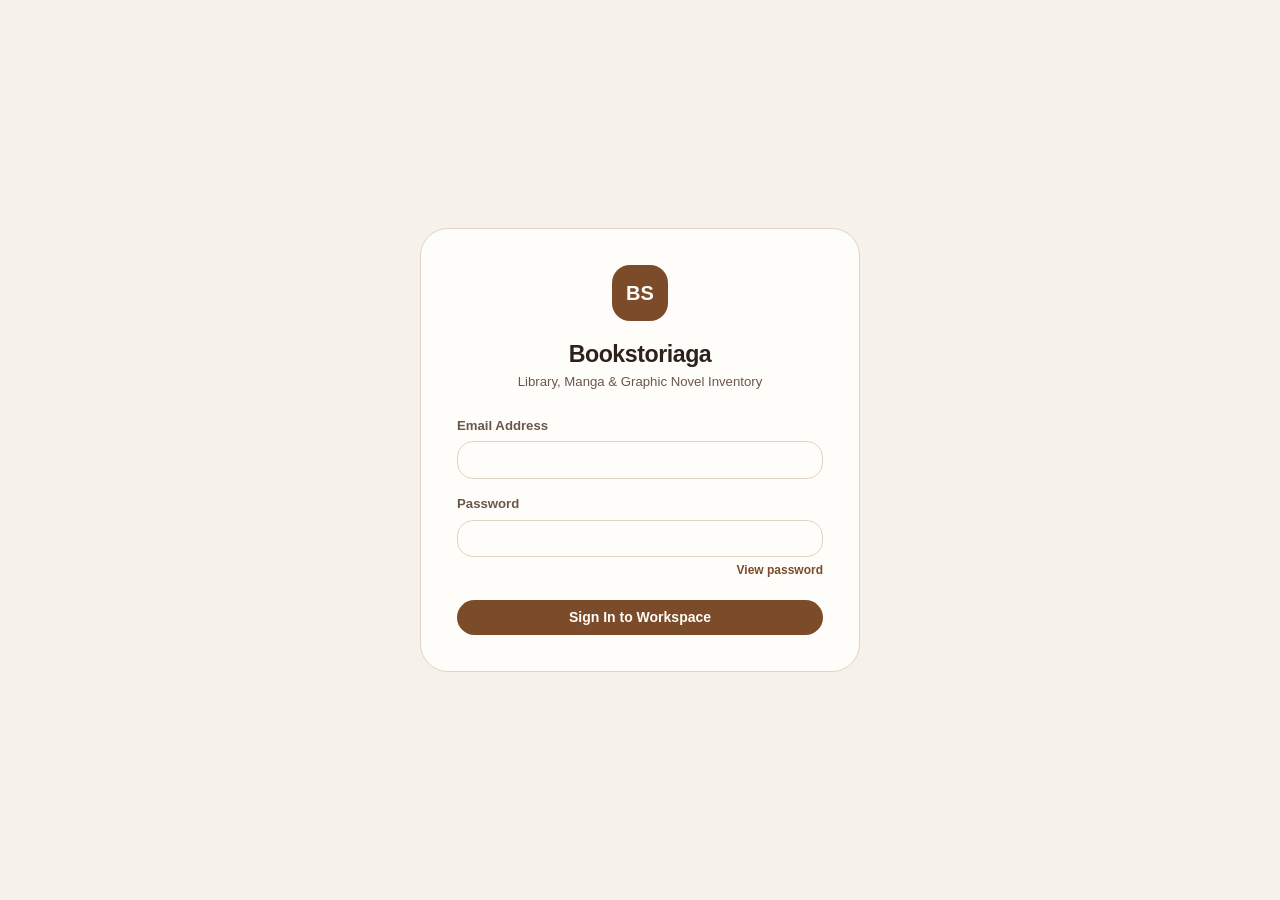
==== commit 76c0a203: "staff dashboard fix -Removed a few graphs from staff role dashboard" ====
--- a/index.html
+++ b/index.html
@@ -4,9 +4,6 @@
   <meta charset="UTF-8" />
   <meta name="viewport" content="width=device-width, initial-scale=1.0" />
   <title>Bookstoriaga — Sign In</title>
-  <link rel="preconnect" href="https://fonts.googleapis.com" />
-  <link rel="preconnect" href="https://fonts.gstatic.com" crossorigin />
-  <link href="https://fonts.googleapis.com/css2?family=Inter:wght@400;500;600;700;800&display=swap" rel="stylesheet" />
   <link rel="stylesheet" href="styles.css" />
 </head>
 <body>
--- a/styles.css
+++ b/styles.css
@@ -698,10 +698,15 @@
 letter-spacing: -0.02em;
 color: var(--text-primary);
 }
-.dashboard-grid {
+.dashboard-visuals-grid {
 display: grid;
-grid-template-columns: 1.45fr 1fr;
+grid-template-columns: repeat(2, minmax(0, 1fr));
 gap: 1.35rem;
+}
+@media (max-width: 960px) {
+    .dashboard-visuals-grid {
+        grid-template-columns: 1fr;
+    }
 }
 .dashboard-pair-grid {
 display: grid;
